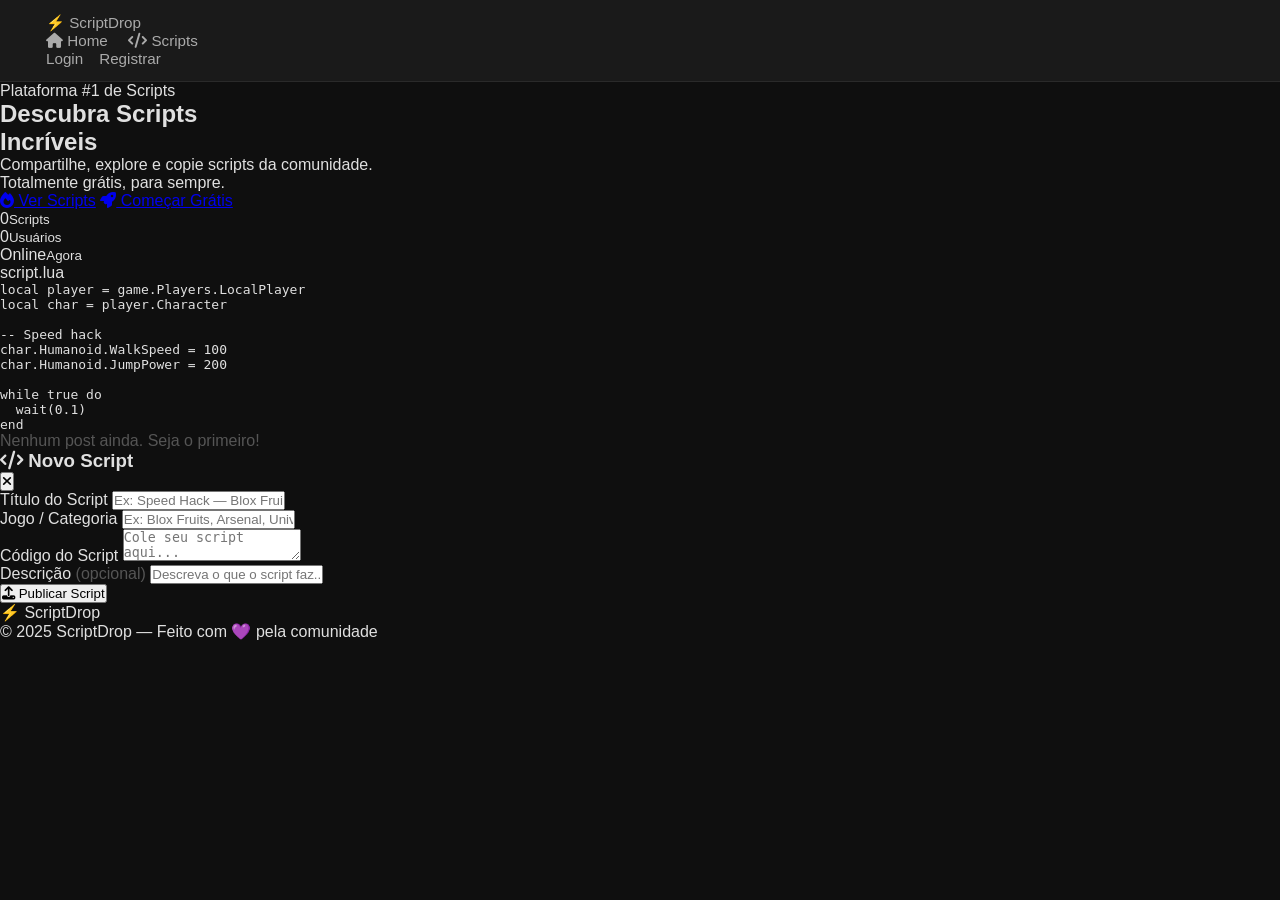
==== index.html @ cd461982 "Add files via upload" ====
<!DOCTYPE html>
<html lang="pt-BR">
<head>
  <meta charset="UTF-8"/>
  <meta name="viewport" content="width=device-width, initial-scale=1.0"/>
  <title>ScriptDrop — Scripts Premium</title>
  <link rel="stylesheet" href="style.css"/>
  <link rel="preconnect" href="https://fonts.googleapis.com"/>
  <link href="https://fonts.googleapis.com/css2?family=Inter:wght@400;500;600;700;800;900&family=JetBrains+Mono:wght@400;600&display=swap" rel="stylesheet"/>
  <link rel="stylesheet" href="https://cdnjs.cloudflare.com/ajax/libs/font-awesome/6.5.0/css/all.min.css"/>
</head>
<body>

<!-- NAVBAR -->
<nav class="navbar">
  <div class="nav-inner">
    <a class="nav-logo" href="index.html">
      <span class="logo-icon">⚡</span>
      <span class="logo-text">Script<span class="logo-accent">Drop</span></span>
    </a>
    <div class="nav-links">
      <a href="index.html" class="nav-link active"><i class="fa fa-home"></i> Home</a>
      <a href="index.html#feed" class="nav-link"><i class="fa fa-code"></i> Scripts</a>
    </div>
    <div id="nav-auth" class="nav-actions">
      <a href="login.html" class="btn-ghost">Login</a>
      <a href="register.html" class="btn-primary">Registrar</a>
    </div>
    <div id="nav-user" class="nav-actions" style="display:none">
      <button class="btn-post" onclick="openModal()"><i class="fa fa-plus"></i> Postar Script</button>
      <div class="avatar-wrap" onclick="toggleDropdown()">
        <div class="avatar" id="nav-avatar"></div>
        <span id="nav-username"></span>
        <i class="fa fa-chevron-down" style="font-size:11px;color:#888"></i>
        <div class="dropdown" id="dropdown">
          <a onclick="logout()"><i class="fa fa-sign-out-alt"></i> Sair</a>
        </div>
      </div>
    </div>
  </div>
</nav>

<!-- HERO -->
<section class="hero">
  <div class="hero-bg"></div>
  <div class="hero-content">
    <div class="hero-badge"><span class="badge-dot"></span> Plataforma #1 de Scripts</div>
    <h1 class="hero-title">Descubra Scripts<br/><span class="gradient-text">Incríveis</span></h1>
    <p class="hero-sub">Compartilhe, explore e copie scripts da comunidade.<br/>Totalmente grátis, para sempre.</p>
    <div class="hero-btns">
      <a href="#feed" class="btn-primary btn-lg"><i class="fa fa-fire"></i> Ver Scripts</a>
      <a href="register.html" class="btn-ghost btn-lg"><i class="fa fa-rocket"></i> Começar Grátis</a>
    </div>
    <div class="hero-stats">
      <div class="stat"><span id="stat-scripts">0</span><small>Scripts</small></div>
      <div class="stat-div"></div>
      <div class="stat"><span id="stat-users">0</span><small>Usuários</small></div>
      <div class="stat-div"></div>
      <div class="stat"><span><span class="online-dot"></span>Online</span><small>Agora</small></div>
    </div>
  </div>
  <div class="hero-visual">
    <div class="code-window">
      <div class="window-bar">
        <span class="dot red"></span><span class="dot yellow"></span><span class="dot green"></span>
        <span class="window-title">script.lua</span>
      </div>
      <pre class="window-code"><span class="c-purple">local</span> <span class="c-blue">player</span> = game.Players.LocalPlayer
<span class="c-purple">local</span> <span class="c-blue">char</span> = player.Character

<span class="c-green">-- Speed hack</span>
<span class="c-blue">char</span>.Humanoid.WalkSpeed = <span class="c-orange">100</span>
<span class="c-blue">char</span>.Humanoid.JumpPower = <span class="c-orange">200</span>

<span class="c-purple">while</span> <span class="c-orange">true</span> <span class="c-purple">do</span>
  wait(<span class="c-orange">0.1</span>)
<span class="c-purple">end</span></pre>
    </div>
  </div>
</section>

<!-- FEED -->
<section class="feed-section" id="feed">
  <div class="feed-inner">
    <div class="feed-header">
      <div>
        <h2 class="section-title"><i class="fa fa-fire" style="color:#ff6b35"></i> Scripts em Alta</h2>
        <p class="section-sub">Os scripts mais recentes da comunidade</p>
      </div>
      <div class="feed-filters">
        <button class="filter-btn active" onclick="filterPosts('all', this)">Todos</button>
        <button class="filter-btn" onclick="filterPosts('recent', this)">Recentes</button>
      </div>
    </div>
    <div id="feed-grid"></div>
  </div>
</section>

<!-- MODAL POSTAR -->
<div class="modal-overlay" id="modal" onclick="closeModalOutside(event)">
  <div class="modal-box">
    <div class="modal-header">
      <h3><i class="fa fa-code"></i> Novo Script</h3>
      <button class="modal-close" onclick="closeModal()"><i class="fa fa-times"></i></button>
    </div>
    <div class="modal-body">
      <div class="field-group">
        <label>Título do Script</label>
        <input type="text" id="post-title" placeholder="Ex: Speed Hack — Blox Fruits"/>
      </div>
      <div class="field-group">
        <label>Jogo / Categoria</label>
        <input type="text" id="post-game" placeholder="Ex: Blox Fruits, Arsenal, Universal..."/>
      </div>
      <div class="field-group">
        <label>Código do Script</label>
        <textarea id="post-code" placeholder="Cole seu script aqui..."></textarea>
      </div>
      <div class="field-group">
        <label>Descrição <span style="color:#555">(opcional)</span></label>
        <input type="text" id="post-desc" placeholder="Descreva o que o script faz..."/>
      </div>
      <button class="btn-primary btn-full" onclick="submitPost()"><i class="fa fa-upload"></i> Publicar Script</button>
    </div>
  </div>
</div>

<!-- FOOTER -->
<footer class="footer">
  <div class="footer-inner">
    <span class="logo-text">⚡ Script<span class="logo-accent">Drop</span></span>
    <p>© 2025 ScriptDrop — Feito com 💜 pela comunidade</p>
  </div>
</footer>

<script src="app.js"></script>
</body>
</html>
---- style.css ----
* { box-sizing: border-box; margin: 0; padding: 0; }

body {
  font-family: 'Segoe UI', sans-serif;
  background: #0f0f0f;
  color: #e0e0e0;
  min-height: 100vh;
}

nav {
  display: flex;
  justify-content: space-between;
  align-items: center;
  padding: 14px 30px;
  background: #1a1a1a;
  border-bottom: 1px solid #2a2a2a;
}

.logo {
  font-size: 1.3rem;
  font-weight: bold;
  color: #7c6af7;
  text-decoration: none;
}

nav a {
  color: #aaa;
  text-decoration: none;
  margin-left: 16px;
  font-size: 0.95rem;
}

nav a:hover { color: #fff; }

nav #nav-user {
  display: flex;
  align-items: center;
  gap: 12px;
}

nav #nav-user span {
  color: #7c6af7;
  font-weight: bold;
}

nav #nav-user button {
  background: transparent;
  border: 1px solid #555;
  color: #aaa;
  padding: 4px 12px;
  border-radius: 6px;
  cursor: pointer;
}

nav #nav-user button:hover { border-color: #f77; color: #f77; }

main {
  max-width: 750px;
  margin: 40px auto;
  padding: 0 20px;
}

/* Form de login/registro */
.form-box {
  background: #1a1a1a;
  border: 1px solid #2a2a2a;
  border-radius: 12px;
  padding: 36px;
  max-width: 400px;
  margin: 0 auto;
  display: flex;
  flex-direction: column;
  gap: 14px;
}

.form-box h2 { color: #7c6af7; text-align: center; }

.form-box input {
  background: #111;
  border: 1px solid #333;
  border-radius: 8px;
  padding: 10px 14px;
  color: #e0e0e0;
  font-size: 0.95rem;
  outline: none;
}

.form-box input:focus { border-color: #7c6af7; }

.form-box button {
  background: #7c6af7;
  color: #fff;
  border: none;
  border-radius: 8px;
  padding: 11px;
  font-size: 1rem;
  cursor: pointer;
}

.form-box button:hover { background: #6a58e0; }

.form-box p { text-align: center; color: #888; font-size: 0.9rem; }
.form-box p a { color: #7c6af7; text-decoration: none; }

.error { color: #f77 !important; font-size: 0.88rem !important; }

/* Post form */
#post-form {
  background: #1a1a1a;
  border: 1px solid #2a2a2a;
  border-radius: 12px;
  padding: 24px;
  margin-bottom: 32px;
  display: flex;
  flex-direction: column;
  gap: 12px;
}

#post-form h2 { color: #7c6af7; }

#post-form input, #post-form textarea {
  background: #111;
  border: 1px solid #333;
  border-radius: 8px;
  padding: 10px 14px;
  color: #e0e0e0;
  font-size: 0.95rem;
  outline: none;
  resize: vertical;
}

#post-form textarea { min-height: 120px; font-family: monospace; }
#post-form input:focus, #post-form textarea:focus { border-color: #7c6af7; }

#post-form button {
  background: #7c6af7;
  color: #fff;
  border: none;
  border-radius: 8px;
  padding: 10px;
  font-size: 1rem;
  cursor: pointer;
  align-self: flex-start;
  padding: 10px 24px;
}

#post-form button:hover { background: #6a58e0; }

/* Feed */
#feed h2 { color: #ccc; margin-bottom: 16px; }

.post-card {
  background: #1a1a1a;
  border: 1px solid #2a2a2a;
  border-radius: 12px;
  padding: 20px;
  margin-bottom: 20px;
}

.post-header {
  display: flex;
  justify-content: space-between;
  align-items: center;
  margin-bottom: 12px;
}

.post-title { font-size: 1.05rem; font-weight: bold; color: #e0e0e0; }
.post-author { font-size: 0.85rem; color: #7c6af7; }
.post-date { font-size: 0.8rem; color: #555; }

.post-code {
  background: #111;
  border: 1px solid #2a2a2a;
  border-radius: 8px;
  padding: 14px;
  font-family: monospace;
  font-size: 0.88rem;
  color: #a8ff78;
  white-space: pre-wrap;
  word-break: break-all;
  max-height: 200px;
  overflow-y: auto;
  margin-bottom: 12px;
}

.copy-btn {
  background: #2a2a2a;
  color: #aaa;
  border: 1px solid #333;
  border-radius: 6px;
  padding: 6px 16px;
  cursor: pointer;
  font-size: 0.88rem;
}

.copy-btn:hover { background: #333; color: #fff; }
.copy-btn.copied { border-color: #4caf50; color: #4caf50; }

h2 { margin-bottom: 16px; }
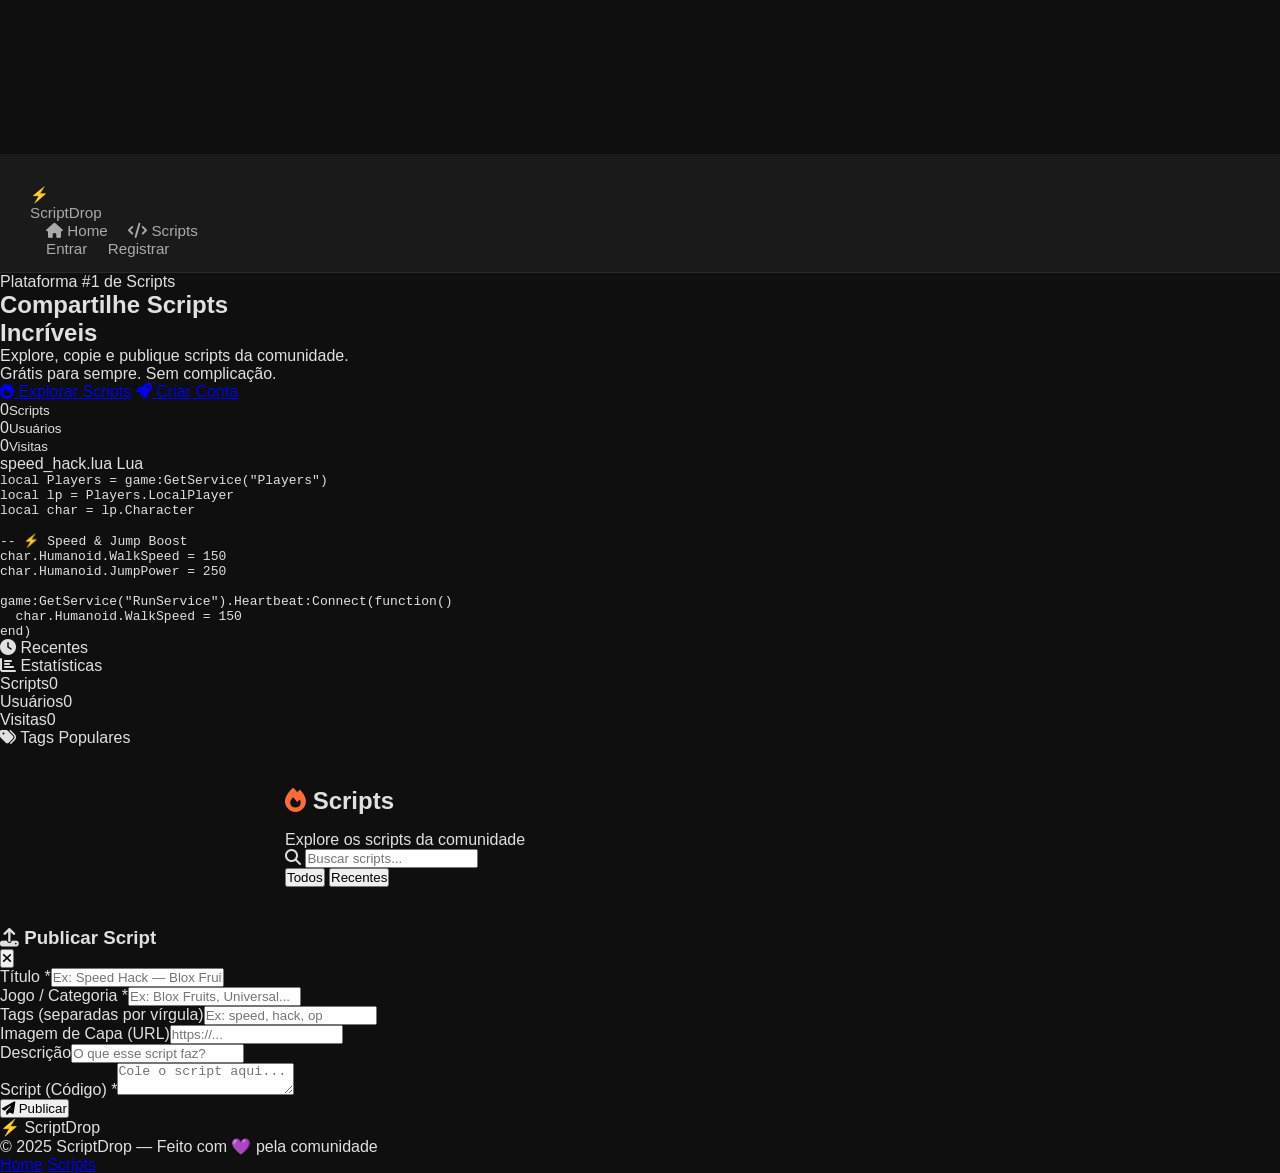
==== commit 122837b6: "Add files via upload" ====
--- a/index.html
+++ b/index.html
@@ -1,39 +1,47 @@
 <!DOCTYPE html>
 <html lang="pt-BR">
 <head>
-  <meta charset="UTF-8"/>
-  <meta name="viewport" content="width=device-width, initial-scale=1.0"/>
-  <title>ScriptDrop — Scripts Premium</title>
-  <link rel="stylesheet" href="style.css"/>
-  <link rel="preconnect" href="https://fonts.googleapis.com"/>
-  <link href="https://fonts.googleapis.com/css2?family=Inter:wght@400;500;600;700;800;900&family=JetBrains+Mono:wght@400;600&display=swap" rel="stylesheet"/>
-  <link rel="stylesheet" href="https://cdnjs.cloudflare.com/ajax/libs/font-awesome/6.5.0/css/all.min.css"/>
+<meta charset="UTF-8"/>
+<meta name="viewport" content="width=device-width,initial-scale=1"/>
+<title>ScriptDrop — Scripts Premium</title>
+<link rel="icon" type="image/svg+xml" href="favicon.svg"/>
+<link rel="stylesheet" href="style.css"/>
+<link href="https://fonts.googleapis.com/css2?family=Inter:wght@300;400;500;600;700;800;900&family=JetBrains+Mono:wght@400;500;700&display=swap" rel="stylesheet"/>
+<link rel="stylesheet" href="https://cdnjs.cloudflare.com/ajax/libs/font-awesome/6.5.0/css/all.min.css"/>
 </head>
 <body>
 
+<!-- PARTICLES BG -->
+<canvas id="particles"></canvas>
+
 <!-- NAVBAR -->
-<nav class="navbar">
+<nav class="navbar" id="navbar">
   <div class="nav-inner">
     <a class="nav-logo" href="index.html">
-      <span class="logo-icon">⚡</span>
-      <span class="logo-text">Script<span class="logo-accent">Drop</span></span>
+      <div class="logo-glow">⚡</div>
+      <span>Script<span class="acc">Drop</span></span>
     </a>
     <div class="nav-links">
-      <a href="index.html" class="nav-link active"><i class="fa fa-home"></i> Home</a>
-      <a href="index.html#feed" class="nav-link"><i class="fa fa-code"></i> Scripts</a>
+      <a href="index.html" class="nl active"><i class="fas fa-home"></i> Home</a>
+      <a href="index.html#scripts" class="nl"><i class="fas fa-code"></i> Scripts</a>
     </div>
-    <div id="nav-auth" class="nav-actions">
-      <a href="login.html" class="btn-ghost">Login</a>
-      <a href="register.html" class="btn-primary">Registrar</a>
-    </div>
-    <div id="nav-user" class="nav-actions" style="display:none">
-      <button class="btn-post" onclick="openModal()"><i class="fa fa-plus"></i> Postar Script</button>
-      <div class="avatar-wrap" onclick="toggleDropdown()">
-        <div class="avatar" id="nav-avatar"></div>
-        <span id="nav-username"></span>
-        <i class="fa fa-chevron-down" style="font-size:11px;color:#888"></i>
-        <div class="dropdown" id="dropdown">
-          <a onclick="logout()"><i class="fa fa-sign-out-alt"></i> Sair</a>
+    <div class="nav-right">
+      <div id="nav-guest" class="nav-auth">
+        <a href="login.html" class="btn-ghost-sm">Entrar</a>
+        <a href="register.html" class="btn-primary-sm">Registrar</a>
+      </div>
+      <div id="nav-logged" class="nav-user-area" style="display:none">
+        <button class="btn-post-nav" onclick="openPostModal()"><i class="fas fa-plus"></i> Postar</button>
+        <div class="nav-avatar-wrap" id="navAvatarWrap">
+          <div class="nav-avatar" id="navAvatar"></div>
+          <span id="navName"></span>
+          <i class="fas fa-chevron-down nav-chev"></i>
+          <div class="nav-dropdown" id="navDropdown">
+            <a href="profile.html"><i class="fas fa-user"></i> Meu Perfil</a>
+            <a href="settings.html"><i class="fas fa-cog"></i> Configurações</a>
+            <div class="dd-divider"></div>
+            <a onclick="logout()" style="color:#ff6b6b;cursor:pointer"><i class="fas fa-sign-out-alt"></i> Sair</a>
+          </div>
         </div>
       </div>
     </div>
@@ -42,85 +50,114 @@
 
 <!-- HERO -->
 <section class="hero">
-  <div class="hero-bg"></div>
+  <div class="hero-orbs">
+    <div class="orb o1"></div>
+    <div class="orb o2"></div>
+    <div class="orb o3"></div>
+  </div>
   <div class="hero-content">
-    <div class="hero-badge"><span class="badge-dot"></span> Plataforma #1 de Scripts</div>
-    <h1 class="hero-title">Descubra Scripts<br/><span class="gradient-text">Incríveis</span></h1>
-    <p class="hero-sub">Compartilhe, explore e copie scripts da comunidade.<br/>Totalmente grátis, para sempre.</p>
-    <div class="hero-btns">
-      <a href="#feed" class="btn-primary btn-lg"><i class="fa fa-fire"></i> Ver Scripts</a>
-      <a href="register.html" class="btn-ghost btn-lg"><i class="fa fa-rocket"></i> Começar Grátis</a>
+    <div class="hero-badge animate-fade-up" style="animation-delay:.1s">
+      <span class="pulse-dot"></span> Plataforma #1 de Scripts
     </div>
-    <div class="hero-stats">
-      <div class="stat"><span id="stat-scripts">0</span><small>Scripts</small></div>
-      <div class="stat-div"></div>
-      <div class="stat"><span id="stat-users">0</span><small>Usuários</small></div>
-      <div class="stat-div"></div>
-      <div class="stat"><span><span class="online-dot"></span>Online</span><small>Agora</small></div>
+    <h1 class="hero-title animate-fade-up" style="animation-delay:.2s">
+      Compartilhe Scripts<br/><span class="grad-text">Incríveis</span>
+    </h1>
+    <p class="hero-sub animate-fade-up" style="animation-delay:.3s">
+      Explore, copie e publique scripts da comunidade.<br/>Grátis para sempre. Sem complicação.
+    </p>
+    <div class="hero-btns animate-fade-up" style="animation-delay:.4s">
+      <a href="#scripts" class="btn-hero-primary"><i class="fas fa-fire"></i> Explorar Scripts</a>
+      <a href="register.html" class="btn-hero-ghost"><i class="fas fa-rocket"></i> Criar Conta</a>
+    </div>
+    <div class="hero-stats animate-fade-up" style="animation-delay:.5s">
+      <div class="hstat"><span id="statScripts" class="hstat-num">0</span><small>Scripts</small></div>
+      <div class="hstat-sep"></div>
+      <div class="hstat"><span id="statUsers" class="hstat-num">0</span><small>Usuários</small></div>
+      <div class="hstat-sep"></div>
+      <div class="hstat"><span id="statVisits" class="hstat-num">0</span><small>Visitas</small></div>
     </div>
   </div>
-  <div class="hero-visual">
-    <div class="code-window">
-      <div class="window-bar">
-        <span class="dot red"></span><span class="dot yellow"></span><span class="dot green"></span>
-        <span class="window-title">script.lua</span>
+  <div class="hero-code animate-fade-up" style="animation-delay:.3s">
+    <div class="code-win">
+      <div class="code-bar">
+        <div class="code-dots"><span class="cd r"></span><span class="cd y"></span><span class="cd g"></span></div>
+        <span class="code-fname">speed_hack.lua</span>
+        <span class="code-lang">Lua</span>
       </div>
-      <pre class="window-code"><span class="c-purple">local</span> <span class="c-blue">player</span> = game.Players.LocalPlayer
-<span class="c-purple">local</span> <span class="c-blue">char</span> = player.Character
+      <pre class="code-body"><span class="t-kw">local</span> <span class="t-var">Players</span> = game:GetService(<span class="t-str">"Players"</span>)
+<span class="t-kw">local</span> <span class="t-var">lp</span> = Players.LocalPlayer
+<span class="t-kw">local</span> <span class="t-var">char</span> = lp.Character
 
-<span class="c-green">-- Speed hack</span>
-<span class="c-blue">char</span>.Humanoid.WalkSpeed = <span class="c-orange">100</span>
-<span class="c-blue">char</span>.Humanoid.JumpPower = <span class="c-orange">200</span>
+<span class="t-cm">-- ⚡ Speed &amp; Jump Boost</span>
+<span class="t-var">char</span>.Humanoid.WalkSpeed = <span class="t-num">150</span>
+<span class="t-var">char</span>.Humanoid.JumpPower = <span class="t-num">250</span>
 
-<span class="c-purple">while</span> <span class="c-orange">true</span> <span class="c-purple">do</span>
-  wait(<span class="c-orange">0.1</span>)
-<span class="c-purple">end</span></pre>
+<span class="t-kw">game</span>:GetService(<span class="t-str">"RunService"</span>).Heartbeat:<span class="t-fn">Connect</span>(<span class="t-kw">function</span>()
+  <span class="t-var">char</span>.Humanoid.WalkSpeed = <span class="t-num">150</span>
+<span class="t-kw">end</span>)</pre>
     </div>
   </div>
 </section>
 
-<!-- FEED -->
-<section class="feed-section" id="feed">
-  <div class="feed-inner">
-    <div class="feed-header">
-      <div>
-        <h2 class="section-title"><i class="fa fa-fire" style="color:#ff6b35"></i> Scripts em Alta</h2>
-        <p class="section-sub">Os scripts mais recentes da comunidade</p>
-      </div>
-      <div class="feed-filters">
-        <button class="filter-btn active" onclick="filterPosts('all', this)">Todos</button>
-        <button class="filter-btn" onclick="filterPosts('recent', this)">Recentes</button>
+<!-- MAIN CONTENT -->
+<div class="main-wrap" id="scripts">
+  <!-- SIDEBAR -->
+  <aside class="sidebar">
+    <div class="sidebar-card">
+      <div class="sc-title"><i class="fas fa-clock"></i> Recentes</div>
+      <div id="recentList"><div class="sk-item"></div><div class="sk-item"></div><div class="sk-item"></div></div>
+    </div>
+    <div class="sidebar-card">
+      <div class="sc-title"><i class="fas fa-chart-bar"></i> Estatísticas</div>
+      <div class="stats-list">
+        <div class="stat-row"><span>Scripts</span><span id="sideStatScripts" class="stat-val">0</span></div>
+        <div class="stat-row"><span>Usuários</span><span id="sideStatUsers" class="stat-val">0</span></div>
+        <div class="stat-row"><span>Visitas</span><span id="sideStatVisits" class="stat-val">0</span></div>
       </div>
     </div>
-    <div id="feed-grid"></div>
-  </div>
-</section>
+    <div class="sidebar-card">
+      <div class="sc-title"><i class="fas fa-tags"></i> Tags Populares</div>
+      <div class="tags-cloud" id="tagCloud"></div>
+    </div>
+  </aside>
+
+  <!-- FEED -->
+  <main class="feed-area">
+    <div class="feed-top">
+      <div>
+        <h2 class="feed-title"><i class="fas fa-fire" style="color:#ff6b35"></i> Scripts</h2>
+        <p class="feed-sub">Explore os scripts da comunidade</p>
+      </div>
+      <div class="feed-controls">
+        <div class="search-wrap">
+          <i class="fas fa-search"></i>
+          <input type="text" id="searchInput" placeholder="Buscar scripts..." oninput="renderFeed()"/>
+        </div>
+        <div class="filter-tabs">
+          <button class="ftab active" onclick="setFilter('all',this)">Todos</button>
+          <button class="ftab" onclick="setFilter('recent',this)">Recentes</button>
+        </div>
+      </div>
+    </div>
+    <div id="scriptGrid" class="script-grid"></div>
+  </main>
+</div>
 
 <!-- MODAL POSTAR -->
-<div class="modal-overlay" id="modal" onclick="closeModalOutside(event)">
-  <div class="modal-box">
-    <div class="modal-header">
-      <h3><i class="fa fa-code"></i> Novo Script</h3>
-      <button class="modal-close" onclick="closeModal()"><i class="fa fa-times"></i></button>
+<div class="modal-bg" id="postModal">
+  <div class="modal-box animate-scale">
+    <div class="modal-head">
+      <h3><i class="fas fa-upload"></i> Publicar Script</h3>
+      <button class="modal-x" onclick="closePostModal()"><i class="fas fa-times"></i></button>
     </div>
     <div class="modal-body">
-      <div class="field-group">
-        <label>Título do Script</label>
-        <input type="text" id="post-title" placeholder="Ex: Speed Hack — Blox Fruits"/>
-      </div>
-      <div class="field-group">
-        <label>Jogo / Categoria</label>
-        <input type="text" id="post-game" placeholder="Ex: Blox Fruits, Arsenal, Universal..."/>
-      </div>
-      <div class="field-group">
-        <label>Código do Script</label>
-        <textarea id="post-code" placeholder="Cole seu script aqui..."></textarea>
-      </div>
-      <div class="field-group">
-        <label>Descrição <span style="color:#555">(opcional)</span></label>
-        <input type="text" id="post-desc" placeholder="Descreva o que o script faz..."/>
-      </div>
-      <button class="btn-primary btn-full" onclick="submitPost()"><i class="fa fa-upload"></i> Publicar Script</button>
+      <div class="fg"><label>Título *</label><input id="mTitle" placeholder="Ex: Speed Hack — Blox Fruits"/></div>
+      <div class="fg"><label>Jogo / Categoria *</label><input id="mGame" placeholder="Ex: Blox Fruits, Universal..."/></div>
+      <div class="fg"><label>Tags <span class="opt">(separadas por vírgula)</span></label><input id="mTags" placeholder="Ex: speed, hack, op"/></div>
+      <div class="fg"><label>Imagem de Capa <span class="opt">(URL)</span></label><input id="mImage" placeholder="https://..."/></div>
+      <div class="fg"><label>Descrição</label><input id="mDesc" placeholder="O que esse script faz?"/></div>
+      <div class="fg"><label>Script (Código) *</label><textarea id="mCode" placeholder="Cole o script aqui..."></textarea></div>
+      <button class="btn-submit" onclick="submitPost()"><i class="fas fa-paper-plane"></i> Publicar</button>
     </div>
   </div>
 </div>
@@ -128,8 +165,12 @@
 <!-- FOOTER -->
 <footer class="footer">
   <div class="footer-inner">
-    <span class="logo-text">⚡ Script<span class="logo-accent">Drop</span></span>
+    <div class="footer-logo">⚡ Script<span class="acc">Drop</span></div>
     <p>© 2025 ScriptDrop — Feito com 💜 pela comunidade</p>
+    <div class="footer-links">
+      <a href="index.html">Home</a>
+      <a href="index.html#scripts">Scripts</a>
+    </div>
   </div>
 </footer>
 
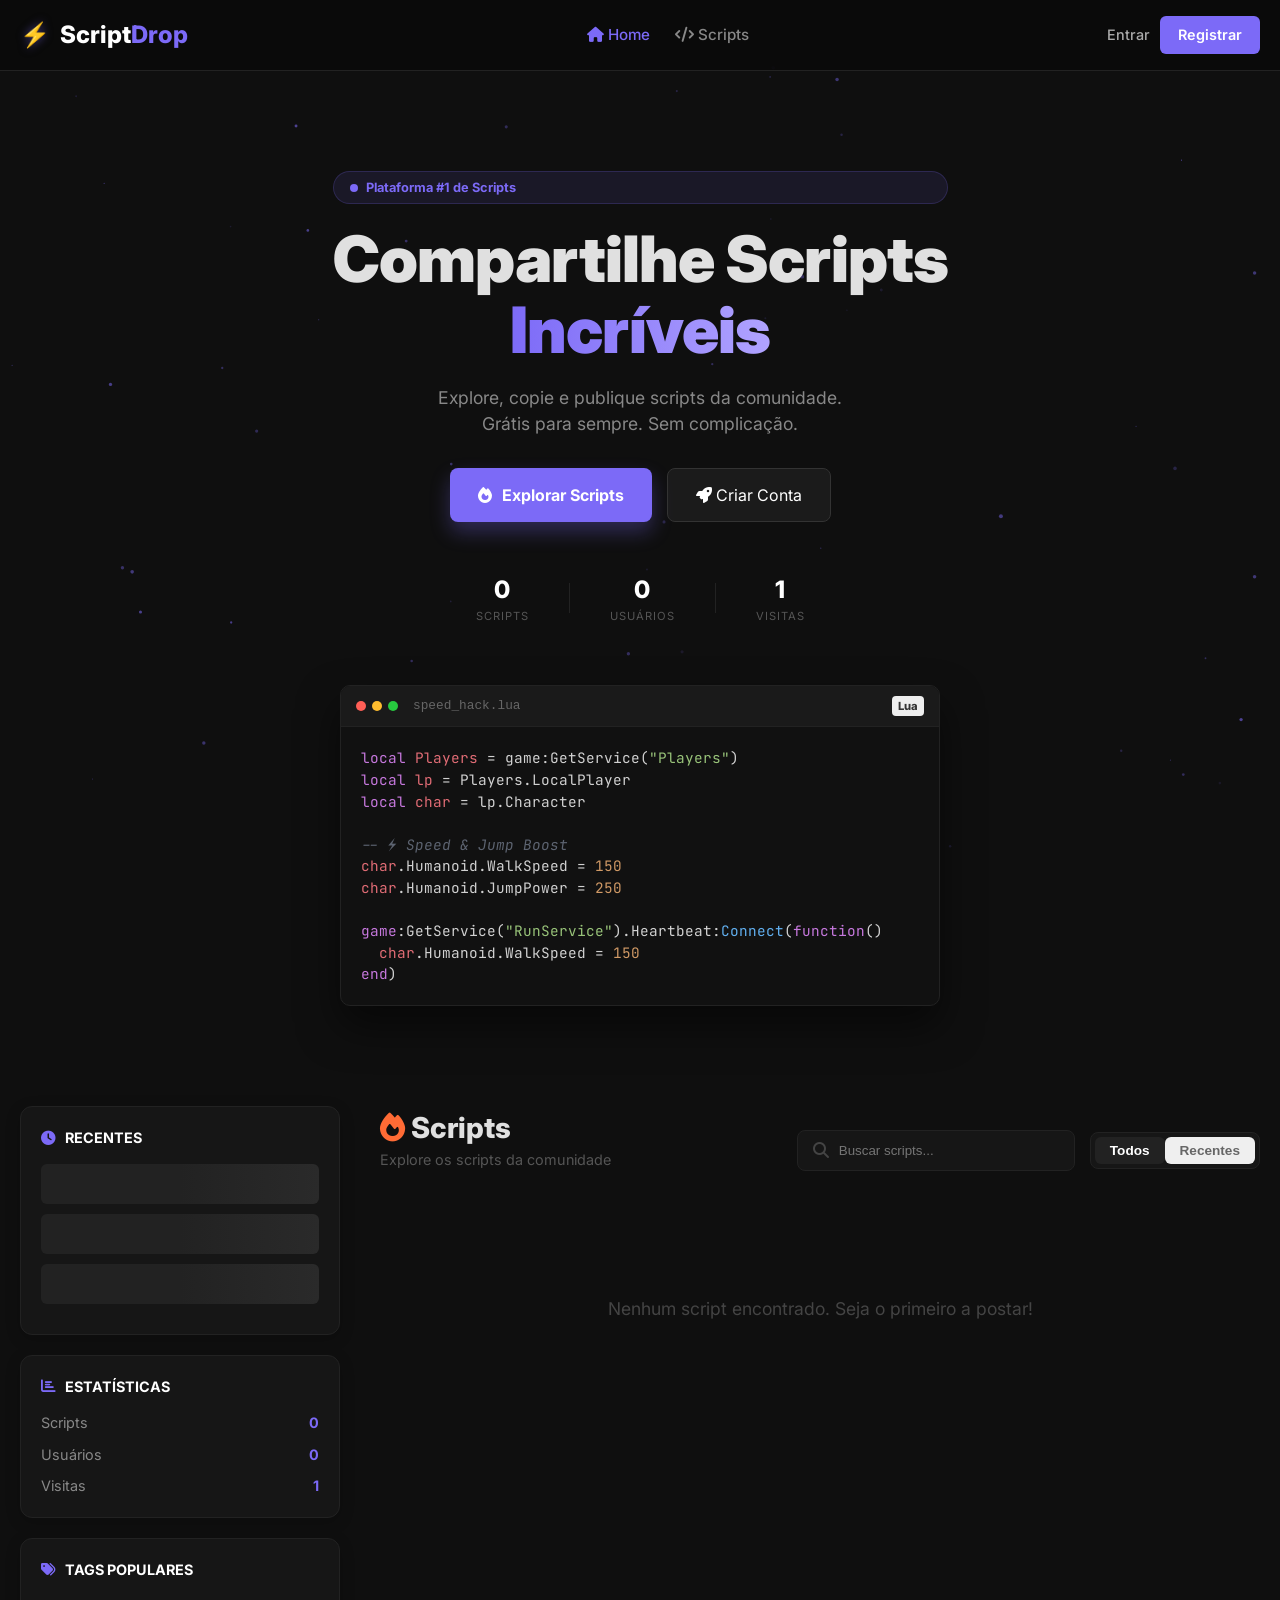
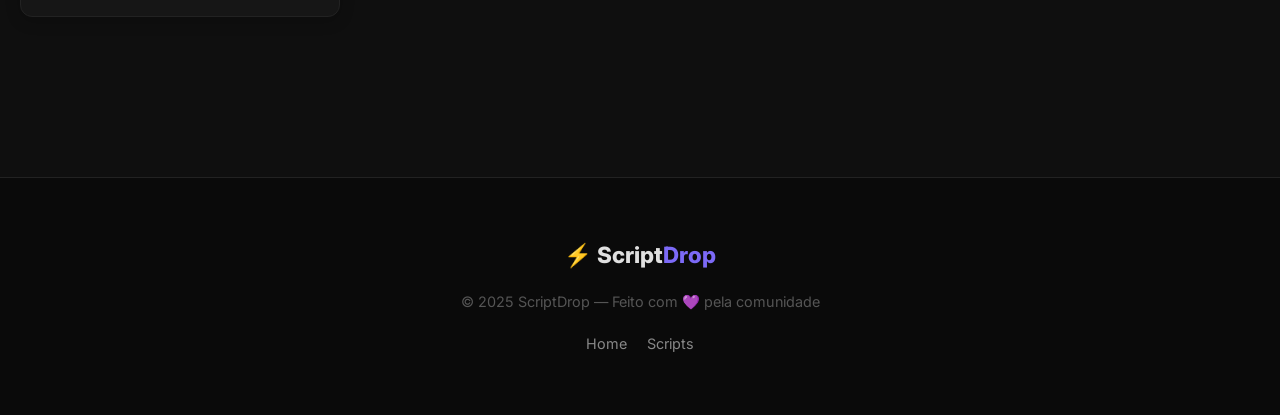
==== commit ef57be74: "Add files via upload" ====
--- a/index.html
+++ b/index.html
@@ -100,7 +100,7 @@
 </section>
 
 <!-- MAIN CONTENT -->
-<div class="main-wrap" id="scripts">
+<main class="main-wrap" id="scripts">
   <!-- SIDEBAR -->
   <aside class="sidebar">
     <div class="sidebar-card">
@@ -122,7 +122,7 @@
   </aside>
 
   <!-- FEED -->
-  <main class="feed-area">
+  <section class="feed-area">
     <div class="feed-top">
       <div>
         <h2 class="feed-title"><i class="fas fa-fire" style="color:#ff6b35"></i> Scripts</h2>
@@ -140,8 +140,8 @@
       </div>
     </div>
     <div id="scriptGrid" class="script-grid"></div>
-  </main>
-</div>
+  </section>
+</main>
 
 <!-- MODAL POSTAR -->
 <div class="modal-bg" id="postModal">
--- a/style.css
+++ b/style.css
@@ -1,199 +1,268 @@
-* { box-sizing: border-box; margin: 0; padding: 0; }
+/* ---- Reset & Base ---- */
+* { 
+  box-sizing: border-box; 
+  margin: 0; 
+  padding: 0; 
+  scroll-behavior: smooth;
+}
 
 body {
-  font-family: 'Segoe UI', sans-serif;
+  font-family: 'Inter', sans-serif;
   background: #0f0f0f;
   color: #e0e0e0;
   min-height: 100vh;
-}
-
-nav {
+  overflow-x: hidden;
+  line-height: 1.5;
+  display: block; /* Garante que o body não se comporte como flex acidentalmente */
+}
+
+#particles {
+  position: fixed;
+  top: 0; left: 0; width: 100%; height: 100%;
+  z-index: -1;
+  pointer-events: none;
+}
+
+a { text-decoration: none; color: inherit; transition: all 0.2s ease; display: inline-block; }
+button { cursor: pointer; border: none; outline: none; transition: all 0.3s ease; }
+
+/* ---- Animations ---- */
+@keyframes fadeUp {
+  from { opacity: 0; transform: translateY(20px); }
+  to { opacity: 1; transform: translateY(0); }
+}
+
+@keyframes scaleIn {
+  from { opacity: 0; transform: scale(0.9); }
+  to { opacity: 1; transform: scale(1); }
+}
+
+@keyframes pulseGlow {
+  0% { box-shadow: 0 0 5px rgba(124, 106, 247, 0.2); }
+  50% { box-shadow: 0 0 15px rgba(124, 106, 247, 0.5); }
+  100% { box-shadow: 0 0 5px rgba(124, 106, 247, 0.2); }
+}
+
+.animate-fade-up { animation: fadeUp 0.6s ease forwards; opacity: 0; }
+.animate-scale { animation: scaleIn 0.3s ease forwards; }
+
+/* ---- Navigation ---- */
+.navbar {
+  position: sticky;
+  top: 0;
+  z-index: 1000;
+  background: rgba(10, 10, 10, 0.85);
+  backdrop-filter: blur(12px);
+  border-bottom: 1px solid #222;
+}
+
+.nav-inner {
+  max-width: 1300px;
+  margin: 0 auto;
+  padding: 0 20px;
+  height: 70px;
   display: flex;
   justify-content: space-between;
   align-items: center;
-  padding: 14px 30px;
-  background: #1a1a1a;
-  border-bottom: 1px solid #2a2a2a;
-}
-
-.logo {
-  font-size: 1.3rem;
-  font-weight: bold;
-  color: #7c6af7;
-  text-decoration: none;
-}
-
-nav a {
-  color: #aaa;
-  text-decoration: none;
-  margin-left: 16px;
-  font-size: 0.95rem;
-}
-
-nav a:hover { color: #fff; }
-
-nav #nav-user {
+}
+
+.nav-logo {
+  font-size: 1.5rem;
+  font-weight: 800;
   display: flex;
   align-items: center;
-  gap: 12px;
-}
-
-nav #nav-user span {
-  color: #7c6af7;
-  font-weight: bold;
-}
-
-nav #nav-user button {
-  background: transparent;
-  border: 1px solid #555;
-  color: #aaa;
-  padding: 4px 12px;
-  border-radius: 6px;
-  cursor: pointer;
-}
-
-nav #nav-user button:hover { border-color: #f77; color: #f77; }
-
-main {
-  max-width: 750px;
-  margin: 40px auto;
-  padding: 0 20px;
-}
-
-/* Form de login/registro */
-.form-box {
-  background: #1a1a1a;
-  border: 1px solid #2a2a2a;
-  border-radius: 12px;
-  padding: 36px;
-  max-width: 400px;
+  gap: 10px;
+  color: #fff;
+}
+
+.logo-glow { color: #7c6af7; text-shadow: 0 0 10px rgba(124, 106, 247, 0.5); }
+.acc { color: #7c6af7; }
+.nav-links { display: flex; gap: 25px; margin-left: 40px; }
+.nl { color: #888; font-weight: 500; font-size: 0.95rem; }
+.nl:hover, .nl.active { color: #7c6af7; }
+
+.nav-right { display: flex; align-items: center; gap: 15px; }
+.nav-auth { display: flex; gap: 10px; align-items: center; }
+.btn-primary-sm { background: #7c6af7; color: #fff; padding: 8px 18px; border-radius: 6px; font-weight: 600; font-size: 0.9rem; }
+.btn-primary-sm:hover { background: #6a58e0; transform: translateY(-2px); }
+.btn-ghost-sm { color: #aaa; font-weight: 500; font-size: 0.9rem; }
+.btn-ghost-sm:hover { color: #fff; }
+
+/* User Area & Dropdown */
+.nav-user-area { display: flex; align-items: center; gap: 15px; }
+.btn-post-nav { background: rgba(124, 106, 247, 0.15); color: #7c6af7; border: 1px solid rgba(124, 106, 247, 0.3); padding: 7px 15px; border-radius: 6px; font-weight: 600; font-size: 0.85rem; }
+.btn-post-nav:hover { background: #7c6af7; color: #fff; }
+
+.nav-avatar-wrap { position: relative; display: flex; align-items: center; gap: 10px; cursor: pointer; padding: 5px 10px; border-radius: 8px; }
+.nav-avatar-wrap:hover { background: rgba(255,255,255,0.05); }
+.nav-avatar { width: 32px; height: 32px; border-radius: 50%; display: flex; align-items: center; justify-content: center; font-weight: 700; color: #fff; font-size: 0.85rem; }
+.nav-chev { font-size: 0.7rem; color: #555; }
+
+.nav-dropdown { position: absolute; top: 120%; right: 0; width: 200px; background: #161616; border: 1px solid #222; border-radius: 10px; display: none; flex-direction: column; padding: 8px; box-shadow: 0 10px 30px rgba(0,0,0,0.5); }
+.nav-dropdown.open { display: flex; animation: scaleIn 0.2s ease; }
+.nav-dropdown a { padding: 10px 12px; border-radius: 6px; font-size: 0.9rem; color: #aaa; display: flex; align-items: center; gap: 10px; }
+.nav-dropdown a:hover { background: #222; color: #fff; }
+.dd-divider { height: 1px; background: #222; margin: 5px 0; }
+
+/* ---- Hero Section ---- */
+.hero {
+  padding: 100px 20px;
+  text-align: center;
+  position: relative;
+  display: flex;
+  flex-direction: column;
+  align-items: center;
+}
+
+.hero-badge { background: rgba(124, 106, 247, 0.1); border: 1px solid rgba(124, 106, 247, 0.2); color: #7c6af7; padding: 6px 16px; border-radius: 20px; font-size: 0.8rem; font-weight: 700; margin-bottom: 20px; display: flex; align-items: center; gap: 8px; }
+.pulse-dot { width: 8px; height: 8px; background: #7c6af7; border-radius: 50%; animation: pulseGlow 2s infinite; }
+
+.hero-title { font-size: 4rem; font-weight: 900; line-height: 1.1; margin-bottom: 20px; letter-spacing: -1px; }
+.grad-text { background: linear-gradient(90deg, #7c6af7, #b0a3ff); -webkit-background-clip: text; -webkit-text-fill-color: transparent; }
+.hero-sub { color: #888; font-size: 1.1rem; margin-bottom: 30px; }
+
+.hero-btns { display: flex; justify-content: center; gap: 15px; margin-bottom: 50px; }
+.btn-hero-primary { background: #7c6af7; color: #fff; padding: 14px 28px; border-radius: 8px; font-weight: 700; box-shadow: 0 10px 20px rgba(124, 106, 247, 0.3); display: flex; align-items: center; gap: 10px; }
+.btn-hero-primary:hover { transform: translateY(-3px); box-shadow: 0 15px 25px rgba(124, 106, 247, 0.4); }
+.btn-hero-ghost { background: rgba(255,255,255,0.05); border: 1px solid #333; color: #fff; padding: 14px 28px; border-radius: 8px; }
+.btn-hero-ghost:hover { background: rgba(255,255,255,0.1); }
+
+.hero-stats { display: flex; justify-content: center; gap: 40px; align-items: center; }
+.hstat { display: flex; flex-direction: column; }
+.hstat-num { font-size: 1.5rem; font-weight: 800; color: #fff; }
+.hstat small { color: #555; text-transform: uppercase; font-size: 0.7rem; letter-spacing: 1px; }
+.hstat-sep { width: 1px; height: 30px; background: #222; }
+
+/* Code Window in Hero */
+.hero-code { width: 100%; max-width: 600px; margin-top: 60px; text-align: left; }
+.code-win { background: #111; border: 1px solid #222; border-radius: 10px; overflow: hidden; box-shadow: 0 20px 40px rgba(0,0,0,0.5); }
+.code-bar { background: #1a1a1a; padding: 10px 15px; display: flex; align-items: center; gap: 15px; border-bottom: 1px solid #222; }
+.code-dots { display: flex; gap: 6px; }
+.cd { width: 10px; height: 10px; border-radius: 50%; }
+.r { background: #ff5f56; } .y { background: #ffbd2e; } .g { background: #27c93f; }
+.code-fname { font-size: 0.8rem; color: #666; font-family: monospace; flex-grow: 1; }
+.code-lang { font-size: 0.7rem; color: #333; background: #eee; padding: 2px 6px; border-radius: 4px; font-weight: 800; }
+.code-body { padding: 20px; font-family: 'JetBrains Mono', monospace; font-size: 0.9rem; color: #d1d1d1; overflow-x: auto; }
+.t-kw { color: #c678dd; } .t-var { color: #e06c75; } .t-str { color: #98c379; } .t-fn { color: #61afef; }
+.t-num { color: #d19a66; } .t-cm { color: #5c6370; font-style: italic; }
+
+/* ---- Main Layout ---- */
+.main-wrap {
+  max-width: 1300px;
   margin: 0 auto;
-  display: flex;
-  flex-direction: column;
-  gap: 14px;
-}
-
-.form-box h2 { color: #7c6af7; text-align: center; }
-
-.form-box input {
-  background: #111;
-  border: 1px solid #333;
-  border-radius: 8px;
-  padding: 10px 14px;
-  color: #e0e0e0;
-  font-size: 0.95rem;
-  outline: none;
-}
-
-.form-box input:focus { border-color: #7c6af7; }
-
-.form-box button {
-  background: #7c6af7;
-  color: #fff;
-  border: none;
-  border-radius: 8px;
-  padding: 11px;
-  font-size: 1rem;
-  cursor: pointer;
-}
-
-.form-box button:hover { background: #6a58e0; }
-
-.form-box p { text-align: center; color: #888; font-size: 0.9rem; }
-.form-box p a { color: #7c6af7; text-decoration: none; }
-
-.error { color: #f77 !important; font-size: 0.88rem !important; }
-
-/* Post form */
-#post-form {
-  background: #1a1a1a;
-  border: 1px solid #2a2a2a;
-  border-radius: 12px;
-  padding: 24px;
-  margin-bottom: 32px;
-  display: flex;
-  flex-direction: column;
-  gap: 12px;
-}
-
-#post-form h2 { color: #7c6af7; }
-
-#post-form input, #post-form textarea {
-  background: #111;
-  border: 1px solid #333;
-  border-radius: 8px;
-  padding: 10px 14px;
-  color: #e0e0e0;
-  font-size: 0.95rem;
-  outline: none;
-  resize: vertical;
-}
-
-#post-form textarea { min-height: 120px; font-family: monospace; }
-#post-form input:focus, #post-form textarea:focus { border-color: #7c6af7; }
-
-#post-form button {
-  background: #7c6af7;
-  color: #fff;
-  border: none;
-  border-radius: 8px;
-  padding: 10px;
-  font-size: 1rem;
-  cursor: pointer;
-  align-self: flex-start;
-  padding: 10px 24px;
-}
-
-#post-form button:hover { background: #6a58e0; }
-
-/* Feed */
-#feed h2 { color: #ccc; margin-bottom: 16px; }
-
-.post-card {
-  background: #1a1a1a;
-  border: 1px solid #2a2a2a;
+  padding: 0 20px 60px;
+  display: grid;
+  grid-template-columns: 320px 1fr;
+  gap: 40px;
+  align-items: start;
+  width: 100%;
+}
+
+@media (max-width: 1100px) {
+  .main-wrap { grid-template-columns: 1fr; gap: 30px; }
+  .sidebar { order: 2; } /* No mobile a barra lateral vai pra baixo */
+  .feed-area { order: 1; }
+}
+
+/* ---- Sidebar ---- */
+.sidebar-card {
+  background: #161616;
+  border: 1px solid #222;
   border-radius: 12px;
   padding: 20px;
   margin-bottom: 20px;
-}
-
-.post-header {
-  display: flex;
-  justify-content: space-between;
-  align-items: center;
-  margin-bottom: 12px;
-}
-
-.post-title { font-size: 1.05rem; font-weight: bold; color: #e0e0e0; }
-.post-author { font-size: 0.85rem; color: #7c6af7; }
-.post-date { font-size: 0.8rem; color: #555; }
-
-.post-code {
-  background: #111;
-  border: 1px solid #2a2a2a;
-  border-radius: 8px;
-  padding: 14px;
-  font-family: monospace;
-  font-size: 0.88rem;
-  color: #a8ff78;
-  white-space: pre-wrap;
-  word-break: break-all;
-  max-height: 200px;
-  overflow-y: auto;
-  margin-bottom: 12px;
-}
-
-.copy-btn {
-  background: #2a2a2a;
-  color: #aaa;
-  border: 1px solid #333;
-  border-radius: 6px;
-  padding: 6px 16px;
-  cursor: pointer;
-  font-size: 0.88rem;
-}
-
-.copy-btn:hover { background: #333; color: #fff; }
-.copy-btn.copied { border-color: #4caf50; color: #4caf50; }
-
-h2 { margin-bottom: 16px; }
+  box-shadow: 0 4px 15px rgba(0,0,0,0.2);
+}
+
+.sc-title { font-weight: 700; color: #fff; margin-bottom: 15px; display: flex; align-items: center; gap: 10px; font-size: 0.9rem; text-transform: uppercase; }
+.sc-title i { color: #7c6af7; }
+
+.recent-item { display: flex; flex-direction: column; padding: 10px 0; border-bottom: 1px solid #222; }
+.recent-item:last-child { border: none; }
+.ri-title { font-size: 0.9rem; color: #ccc; font-weight: 600; }
+.ri-game { font-size: 0.75rem; color: #555; }
+.recent-item:hover .ri-title { color: #7c6af7; }
+
+.stats-list { display: flex; flex-direction: column; gap: 10px; }
+.stat-row { display: flex; justify-content: space-between; font-size: 0.9rem; color: #888; }
+.stat-val { color: #7c6af7; font-weight: bold; }
+
+.tags-cloud { display: flex; flex-wrap: wrap; gap: 10px; }
+.tag-chip { background: #222; color: #aaa; padding: 5px 12px; border-radius: 20px; font-size: 0.8rem; cursor: pointer; }
+.tag-chip:hover { background: #7c6af7; color: #fff; }
+
+/* Skeleton / Loading Items */
+.sk-item { height: 40px; background: linear-gradient(90deg, #222 25%, #2a2a2a 50%, #222 75%); background-size: 200% 100%; animation: shimmer 1.5s infinite; border-radius: 6px; margin-bottom: 10px; }
+@keyframes shimmer { 0% { background-position: 200% 0; } 100% { background-position: -200% 0; } }
+
+/* ---- Feed Area ---- */
+.feed-top { display: flex; justify-content: space-between; align-items: flex-end; margin-bottom: 25px; gap: 20px; flex-wrap: wrap; }
+.feed-title { font-size: 1.8rem; font-weight: 800; }
+.feed-sub { color: #555; font-size: 0.9rem; }
+
+.feed-controls { display: flex; gap: 15px; align-items: center; }
+.search-wrap { position: relative; background: #161616; border: 1px solid #222; border-radius: 8px; padding: 0 15px; display: flex; align-items: center; gap: 10px; }
+.search-wrap input { background: none; border: none; padding: 12px 0; color: #fff; width: 220px; outline: none; }
+.search-wrap i { color: #444; }
+
+.filter-tabs { display: flex; background: #161616; padding: 4px; border-radius: 8px; border: 1px solid #222; }
+.ftab { padding: 6px 15px; border-radius: 6px; color: #666; font-size: 0.85rem; font-weight: 600; }
+.ftab.active { background: #222; color: #fff; }
+
+/* Script Grid */
+.script-grid {
+  display: grid;
+  grid-template-columns: repeat(auto-fill, minmax(280px, 1fr));
+  gap: 25px;
+  width: 100%;
+}
+
+.post-card {
+  background: #161616;
+  border: 1px solid #222;
+  border-radius: 12px;
+  overflow: hidden;
+  display: flex;
+  flex-direction: column;
+}
+
+.post-card:hover { transform: translateY(-8px); border-color: #7c6af7; box-shadow: 0 10px 30px rgba(0,0,0,0.5); }
+.pc-top { padding: 15px; display: flex; justify-content: space-between; font-size: 0.75rem; color: #555; }
+.pc-img { height: 160px; background: #0a0a0a; display: flex; align-items: center; justify-content: center; overflow: hidden; position: relative; }
+.pc-img img { width: 100%; height: 100%; object-fit: cover; }
+.pc-img-placeholder { font-size: 2.5rem; color: #161616; background: #0a0a0a; width: 100%; height: 100%; display: flex; align-items: center; justify-content: center; }
+
+.pc-bottom { padding: 15px; }
+.pc-title { font-weight: 700; color: #fff; margin-bottom: 5px; }
+.pc-game { color: #7c6af7; font-size: 0.8rem; font-weight: 600; }
+
+/* ---- Modal Postar ---- */
+.modal-bg { position: fixed; top: 0; left: 0; width: 100%; height: 100%; background: rgba(0,0,0,0.8); backdrop-filter: blur(8px); display: none; align-items: center; justify-content: center; z-index: 2000; padding: 20px; }
+.modal-bg.open { display: flex; }
+.modal-box { background: #161616; border: 1px solid #222; border-radius: 15px; width: 100%; max-width: 600px; max-height: 90vh; overflow-y: auto; }
+.modal-head { padding: 20px; border-bottom: 1px solid #222; display: flex; justify-content: space-between; align-items: center; }
+.modal-x { background: none; color: #555; font-size: 1.2rem; }
+.modal-x:hover { color: #ff6b6b; }
+.modal-body { padding: 25px; display: flex; flex-direction: column; gap: 15px; }
+
+.fg { display: flex; flex-direction: column; gap: 8px; }
+.fg label { font-size: 0.85rem; color: #888; font-weight: 600; }
+.opt { font-size: 0.7rem; color: #444; margin-left: 5px; }
+.fg input, .fg textarea { background: #0a0a0a; border: 1px solid #222; padding: 12px; border-radius: 8px; color: #fff; outline: none; font-family: inherit; }
+.fg textarea { min-height: 150px; font-family: 'JetBrains Mono', monospace; font-size: 0.85rem; }
+.fg input:focus, .fg textarea:focus { border-color: #7c6af7; }
+
+.btn-submit { background: #7c6af7; color: #fff; padding: 15px; border-radius: 8px; font-weight: 700; margin-top: 10px; font-size: 1rem; }
+.btn-submit:hover { background: #6a58e0; transform: scale(1.02); }
+
+/* ---- Footer ---- */
+.footer { border-top: 1px solid #222; padding: 60px 20px; background: #0a0a0a; margin-top: 80px; }
+.footer-inner { max-width: 1300px; margin: 0 auto; display: flex; flex-direction: column; align-items: center; gap: 20px; }
+.footer-logo { font-size: 1.4rem; font-weight: 800; }
+.footer p { color: #555; font-size: 0.9rem; }
+.footer-links { display: flex; gap: 20px; }
+.footer-links a { color: #888; font-size: 0.9rem; }
+.footer-links a:hover { color: #7c6af7; }
+
+/* Empty Feed State */
+.feed-empty { grid-column: 1 / -1; text-align: center; padding: 100px 0; color: #444; font-size: 1.1rem; }
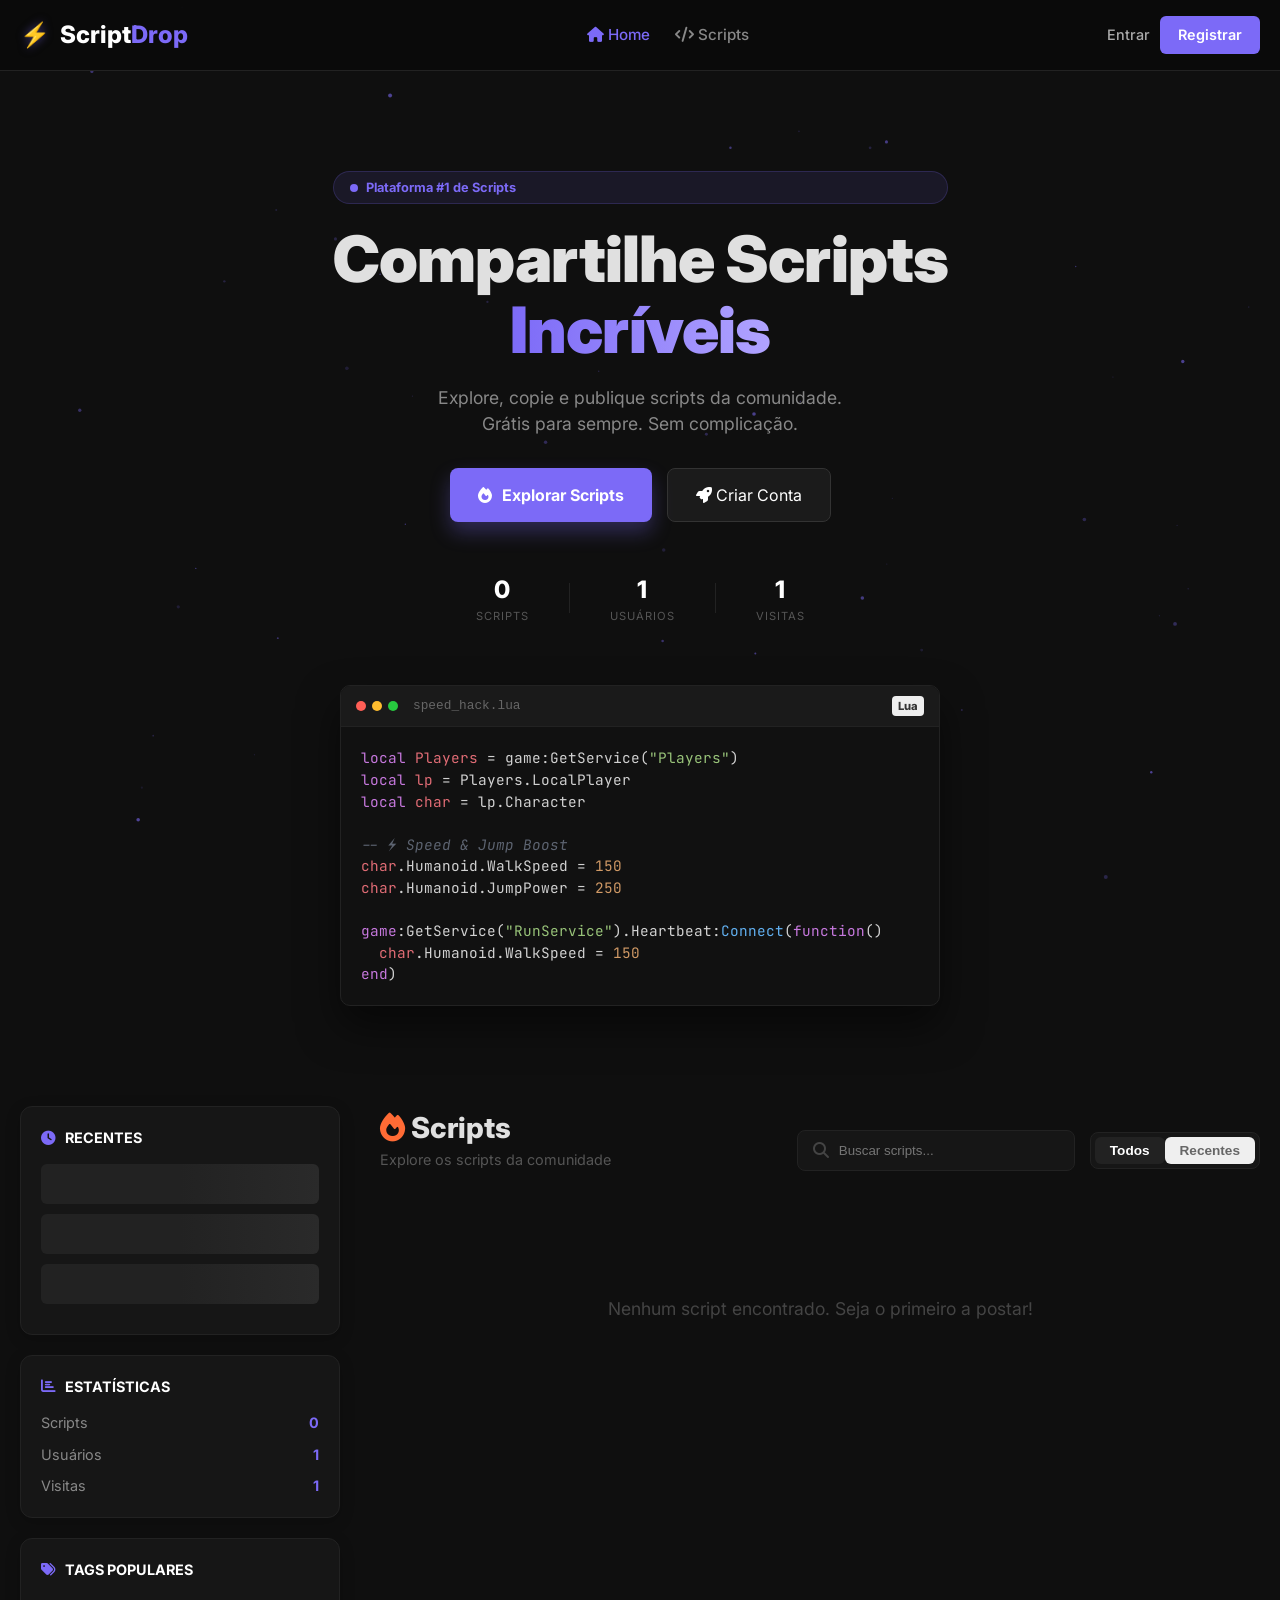
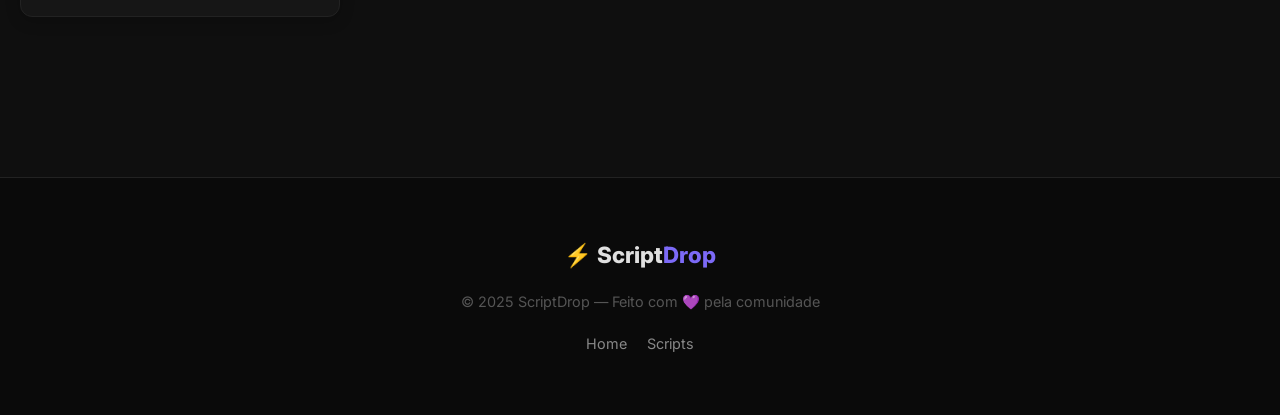
==== commit 94a29806: "Add files via upload" ====
--- a/index.html
+++ b/index.html
@@ -4,6 +4,17 @@
 <meta charset="UTF-8"/>
 <meta name="viewport" content="width=device-width,initial-scale=1"/>
 <title>ScriptDrop — Scripts Premium</title>
+
+<!-- Open Graph / Discord Rich Embed -->
+<meta property="og:type" content="website">
+<meta property="og:site_name" content="ScriptDrop">
+<meta property="og:title" content="ScriptDrop — Plataforma #1 de Scripts">
+<meta property="og:description" content="Explore, copie e publique scripts premium da comunidade. Grátis, rápido e seguro.">
+<meta property="og:image" content="https://raw.githubusercontent.com/PKHHonors/ScriptDrop/main/preview-banner.png"> <!-- Substitua por uma URL de imagem real se possível -->
+<meta property="og:url" content="https://scriptdrop.com">
+<meta name="theme-color" content="#7c6af7">
+<meta name="twitter:card" content="summary_large_image">
+
 <link rel="icon" type="image/svg+xml" href="favicon.svg"/>
 <link rel="stylesheet" href="style.css"/>
 <link href="https://fonts.googleapis.com/css2?family=Inter:wght@300;400;500;600;700;800;900&family=JetBrains+Mono:wght@400;500;700&display=swap" rel="stylesheet"/>
--- a/style.css
+++ b/style.css
@@ -103,6 +103,48 @@
 .nav-dropdown a { padding: 10px 12px; border-radius: 6px; font-size: 0.9rem; color: #aaa; display: flex; align-items: center; gap: 10px; }
 .nav-dropdown a:hover { background: #222; color: #fff; }
 .dd-divider { height: 1px; background: #222; margin: 5px 0; }
+
+/* ---- Settings Layout Fix ---- */
+.settings-wrap {
+  display: flex;
+  max-width: 1200px;
+  margin: 40px auto;
+  gap: 30px;
+  padding: 0 20px;
+  align-items: flex-start;
+}
+
+.settings-sidebar {
+  width: 280px;
+  flex-shrink: 0;
+  position: sticky;
+  top: 100px;
+}
+
+.settings-nav {
+  display: flex;
+  flex-direction: column;
+  gap: 8px;
+  background: #161616;
+  padding: 15px;
+  border-radius: 15px;
+  border: 1px solid #222;
+}
+
+.snav {
+  padding: 12px 15px;
+  border-radius: 10px;
+  text-align: left;
+  background: transparent;
+  color: #888;
+  font-weight: 600;
+  display: flex;
+  align-items: center;
+  gap: 12px;
+}
+
+.snav.active { background: #7c6af7; color: #fff; }
+.settings-content { flex-grow: 1; }
 
 /* ---- Hero Section ---- */
 .hero {
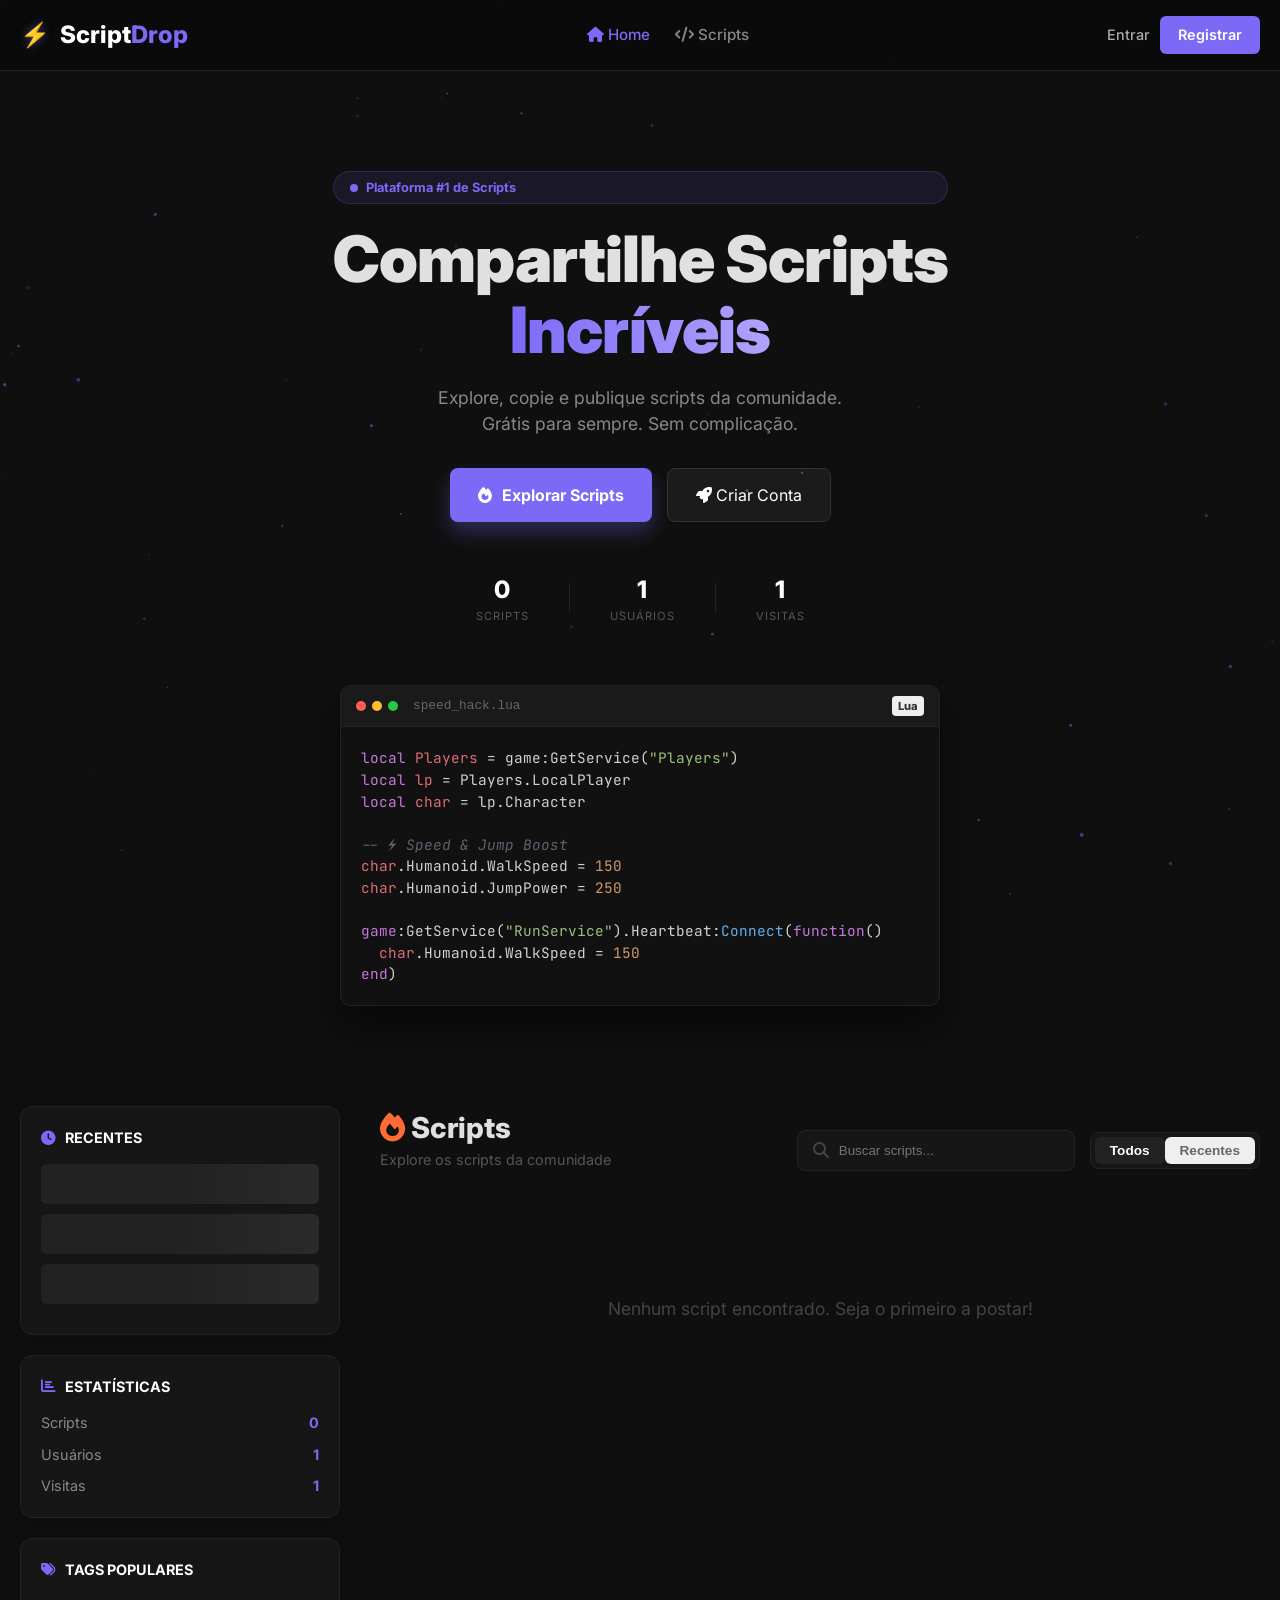
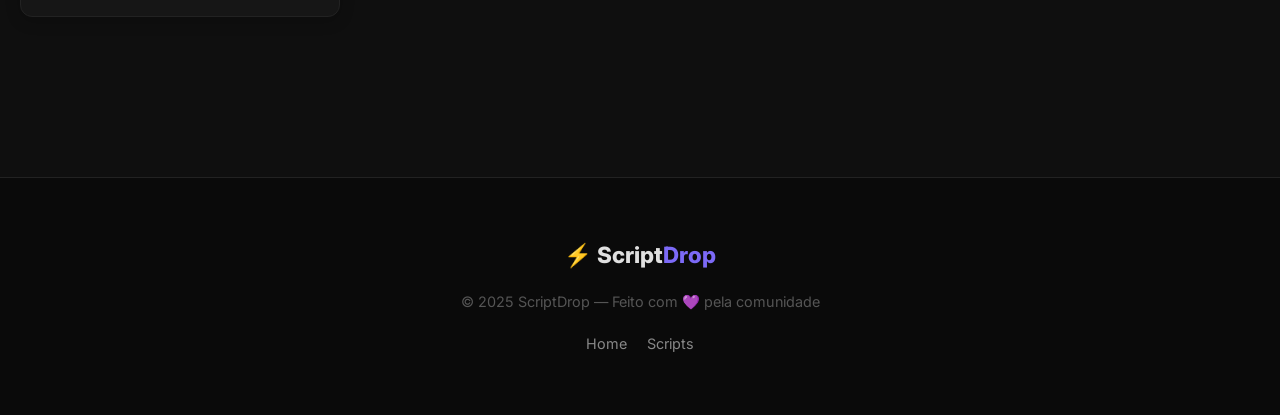
==== commit 5c434b97: "Add files via upload" ====
--- a/index.html
+++ b/index.html
@@ -28,18 +28,18 @@
 <!-- NAVBAR -->
 <nav class="navbar" id="navbar">
   <div class="nav-inner">
-    <a class="nav-logo" href="index.html">
+    <a class="nav-logo" href="./">
       <div class="logo-glow">⚡</div>
       <span>Script<span class="acc">Drop</span></span>
     </a>
     <div class="nav-links">
-      <a href="index.html" class="nl active"><i class="fas fa-home"></i> Home</a>
-      <a href="index.html#scripts" class="nl"><i class="fas fa-code"></i> Scripts</a>
+      <a href="./" class="nl active"><i class="fas fa-home"></i> Home</a>
+      <a href="#scripts" class="nl"><i class="fas fa-code"></i> Scripts</a>
     </div>
     <div class="nav-right">
       <div id="nav-guest" class="nav-auth">
-        <a href="login.html" class="btn-ghost-sm">Entrar</a>
-        <a href="register.html" class="btn-primary-sm">Registrar</a>
+        <a href="login" class="btn-ghost-sm">Entrar</a>
+        <a href="register" class="btn-primary-sm">Registrar</a>
       </div>
       <div id="nav-logged" class="nav-user-area" style="display:none">
         <button class="btn-post-nav" onclick="openPostModal()"><i class="fas fa-plus"></i> Postar</button>
@@ -48,8 +48,8 @@
           <span id="navName"></span>
           <i class="fas fa-chevron-down nav-chev"></i>
           <div class="nav-dropdown" id="navDropdown">
-            <a href="profile.html"><i class="fas fa-user"></i> Meu Perfil</a>
-            <a href="settings.html"><i class="fas fa-cog"></i> Configurações</a>
+            <a href="profile"><i class="fas fa-user"></i> Meu Perfil</a>
+            <a href="settings"><i class="fas fa-cog"></i> Configurações</a>
             <div class="dd-divider"></div>
             <a onclick="logout()" style="color:#ff6b6b;cursor:pointer"><i class="fas fa-sign-out-alt"></i> Sair</a>
           </div>
@@ -78,7 +78,7 @@
     </p>
     <div class="hero-btns animate-fade-up" style="animation-delay:.4s">
       <a href="#scripts" class="btn-hero-primary"><i class="fas fa-fire"></i> Explorar Scripts</a>
-      <a href="register.html" class="btn-hero-ghost"><i class="fas fa-rocket"></i> Criar Conta</a>
+      <a href="register" class="btn-hero-ghost"><i class="fas fa-rocket"></i> Criar Conta</a>
     </div>
     <div class="hero-stats animate-fade-up" style="animation-delay:.5s">
       <div class="hstat"><span id="statScripts" class="hstat-num">0</span><small>Scripts</small></div>
@@ -179,8 +179,8 @@
     <div class="footer-logo">⚡ Script<span class="acc">Drop</span></div>
     <p>© 2025 ScriptDrop — Feito com 💜 pela comunidade</p>
     <div class="footer-links">
-      <a href="index.html">Home</a>
-      <a href="index.html#scripts">Scripts</a>
+      <a href="./">Home</a>
+      <a href="#scripts">Scripts</a>
     </div>
   </div>
 </footer>
--- a/style.css
+++ b/style.css
@@ -124,7 +124,7 @@
 .settings-nav {
   display: flex;
   flex-direction: column;
-  gap: 8px;
+  gap: 12px;
   background: #161616;
   padding: 15px;
   border-radius: 15px;
@@ -287,8 +287,9 @@
 .modal-x:hover { color: #ff6b6b; }
 .modal-body { padding: 25px; display: flex; flex-direction: column; gap: 15px; }
 
-.fg { display: flex; flex-direction: column; gap: 8px; }
-.fg label { font-size: 0.85rem; color: #888; font-weight: 600; }
+.fg { display: flex; flex-direction: column; gap: 10px; margin-bottom: 20px; }
+.fg label { font-size: 0.9rem; color: #aaa; font-weight: 600; display: flex; align-items: center; gap: 8px; }
+.fg label i { color: #7c6af7; font-size: 0.8rem; }
 .opt { font-size: 0.7rem; color: #444; margin-left: 5px; }
 .fg input, .fg textarea { background: #0a0a0a; border: 1px solid #222; padding: 12px; border-radius: 8px; color: #fff; outline: none; font-family: inherit; }
 .fg textarea { min-height: 150px; font-family: 'JetBrains Mono', monospace; font-size: 0.85rem; }
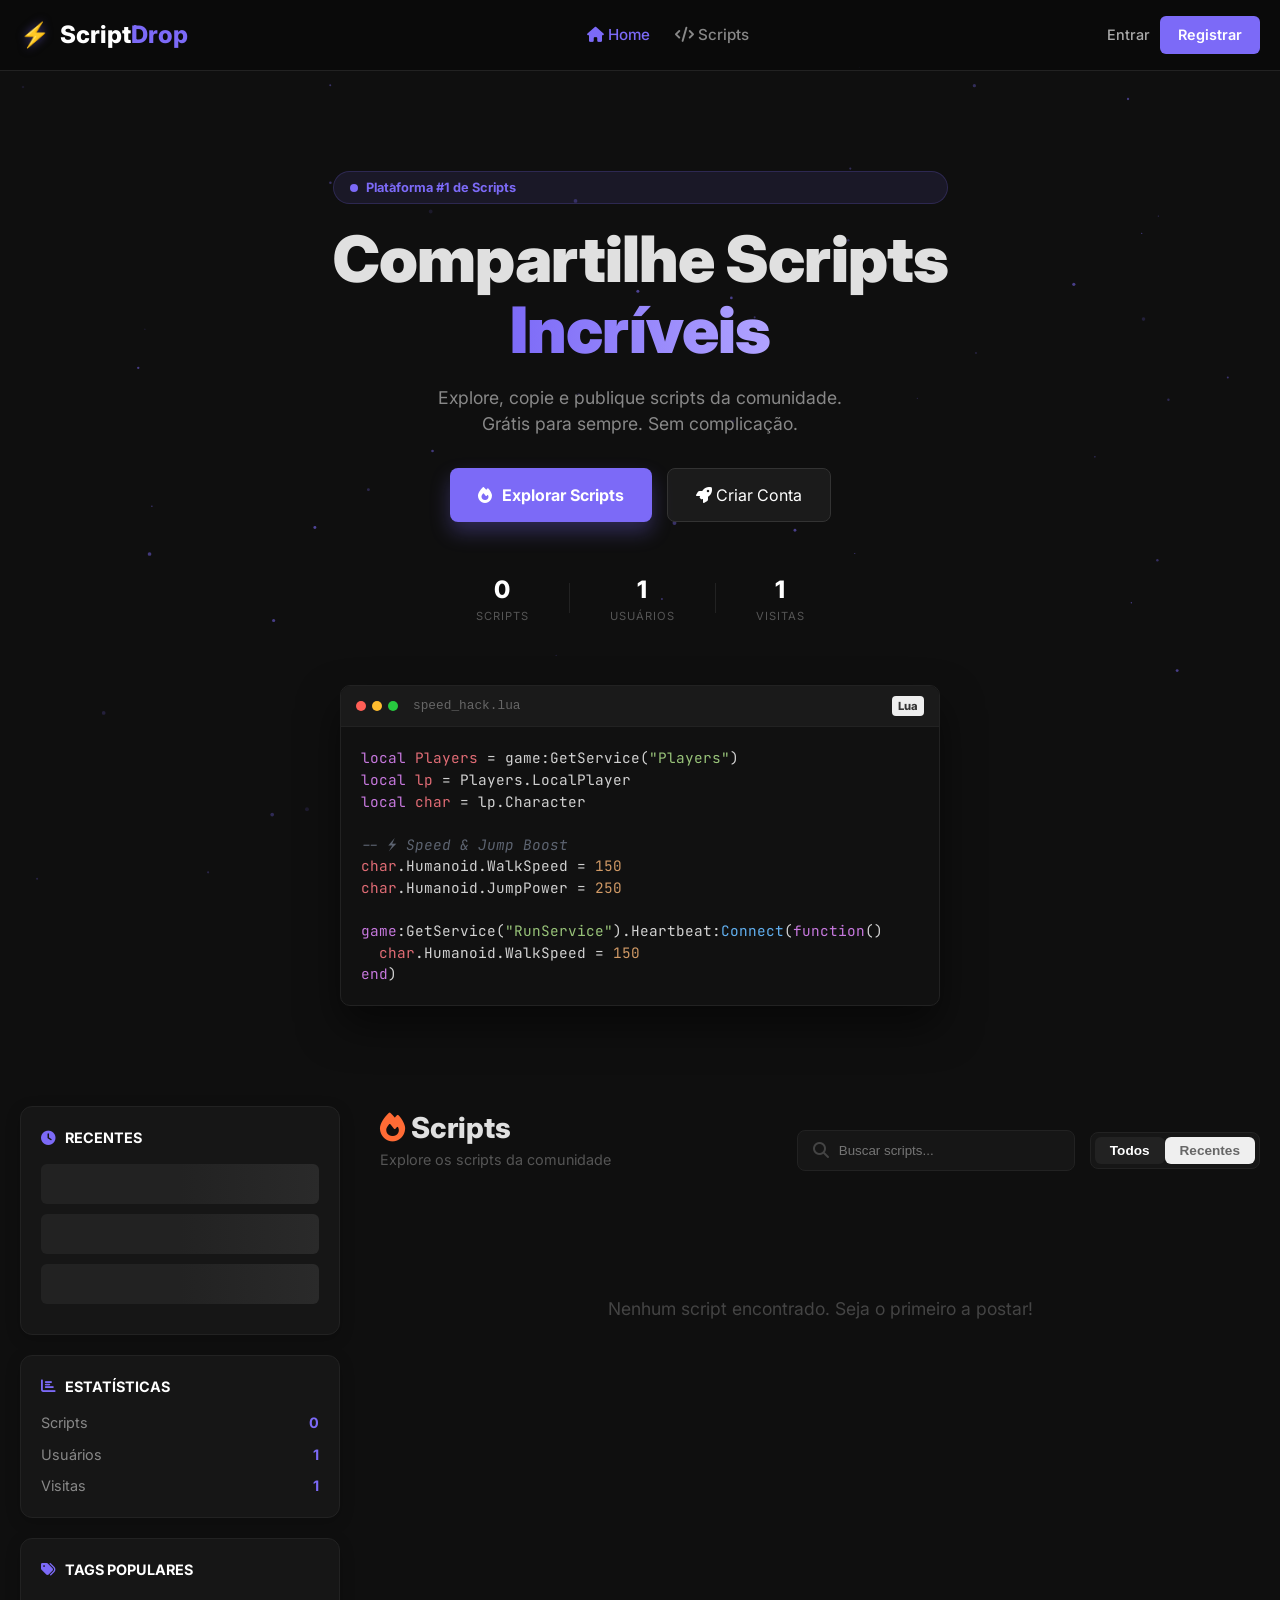
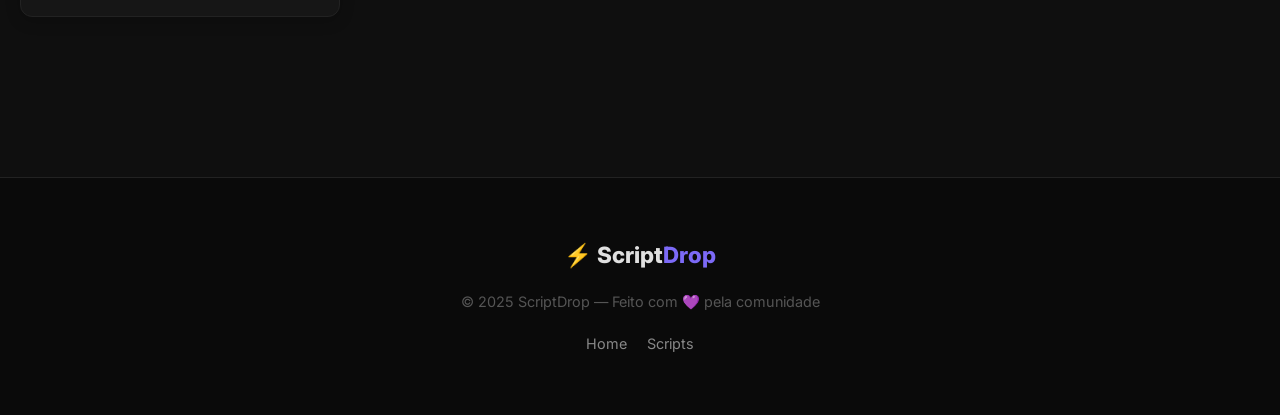
==== commit 1a9837e7: "Add files via upload" ====
--- a/index.html
+++ b/index.html
@@ -42,6 +42,7 @@
         <a href="register" class="btn-primary-sm">Registrar</a>
       </div>
       <div id="nav-logged" class="nav-user-area" style="display:none">
+        <button class="btn-discord-nav" id="btnDiscordNav" onclick="connectDiscord()"><i class="fab fa-discord"></i> Conectar</button>
         <button class="btn-post-nav" onclick="openPostModal()"><i class="fas fa-plus"></i> Postar</button>
         <div class="nav-avatar-wrap" id="navAvatarWrap">
           <div class="nav-avatar" id="navAvatar"></div>
--- a/style.css
+++ b/style.css
@@ -92,6 +92,12 @@
 .nav-user-area { display: flex; align-items: center; gap: 15px; }
 .btn-post-nav { background: rgba(124, 106, 247, 0.15); color: #7c6af7; border: 1px solid rgba(124, 106, 247, 0.3); padding: 7px 15px; border-radius: 6px; font-weight: 600; font-size: 0.85rem; }
 .btn-post-nav:hover { background: #7c6af7; color: #fff; }
+
+.btn-discord-nav { 
+  background: #5865F2; color: #fff; padding: 7px 15px; border-radius: 6px; font-weight: 600; font-size: 0.85rem; 
+  display: none; align-items: center; gap: 8px; transition: all 0.3s ease;
+}
+.btn-discord-nav:hover { background: #4752c4; transform: translateY(-2px); }
 
 .nav-avatar-wrap { position: relative; display: flex; align-items: center; gap: 10px; cursor: pointer; padding: 5px 10px; border-radius: 8px; }
 .nav-avatar-wrap:hover { background: rgba(255,255,255,0.05); }
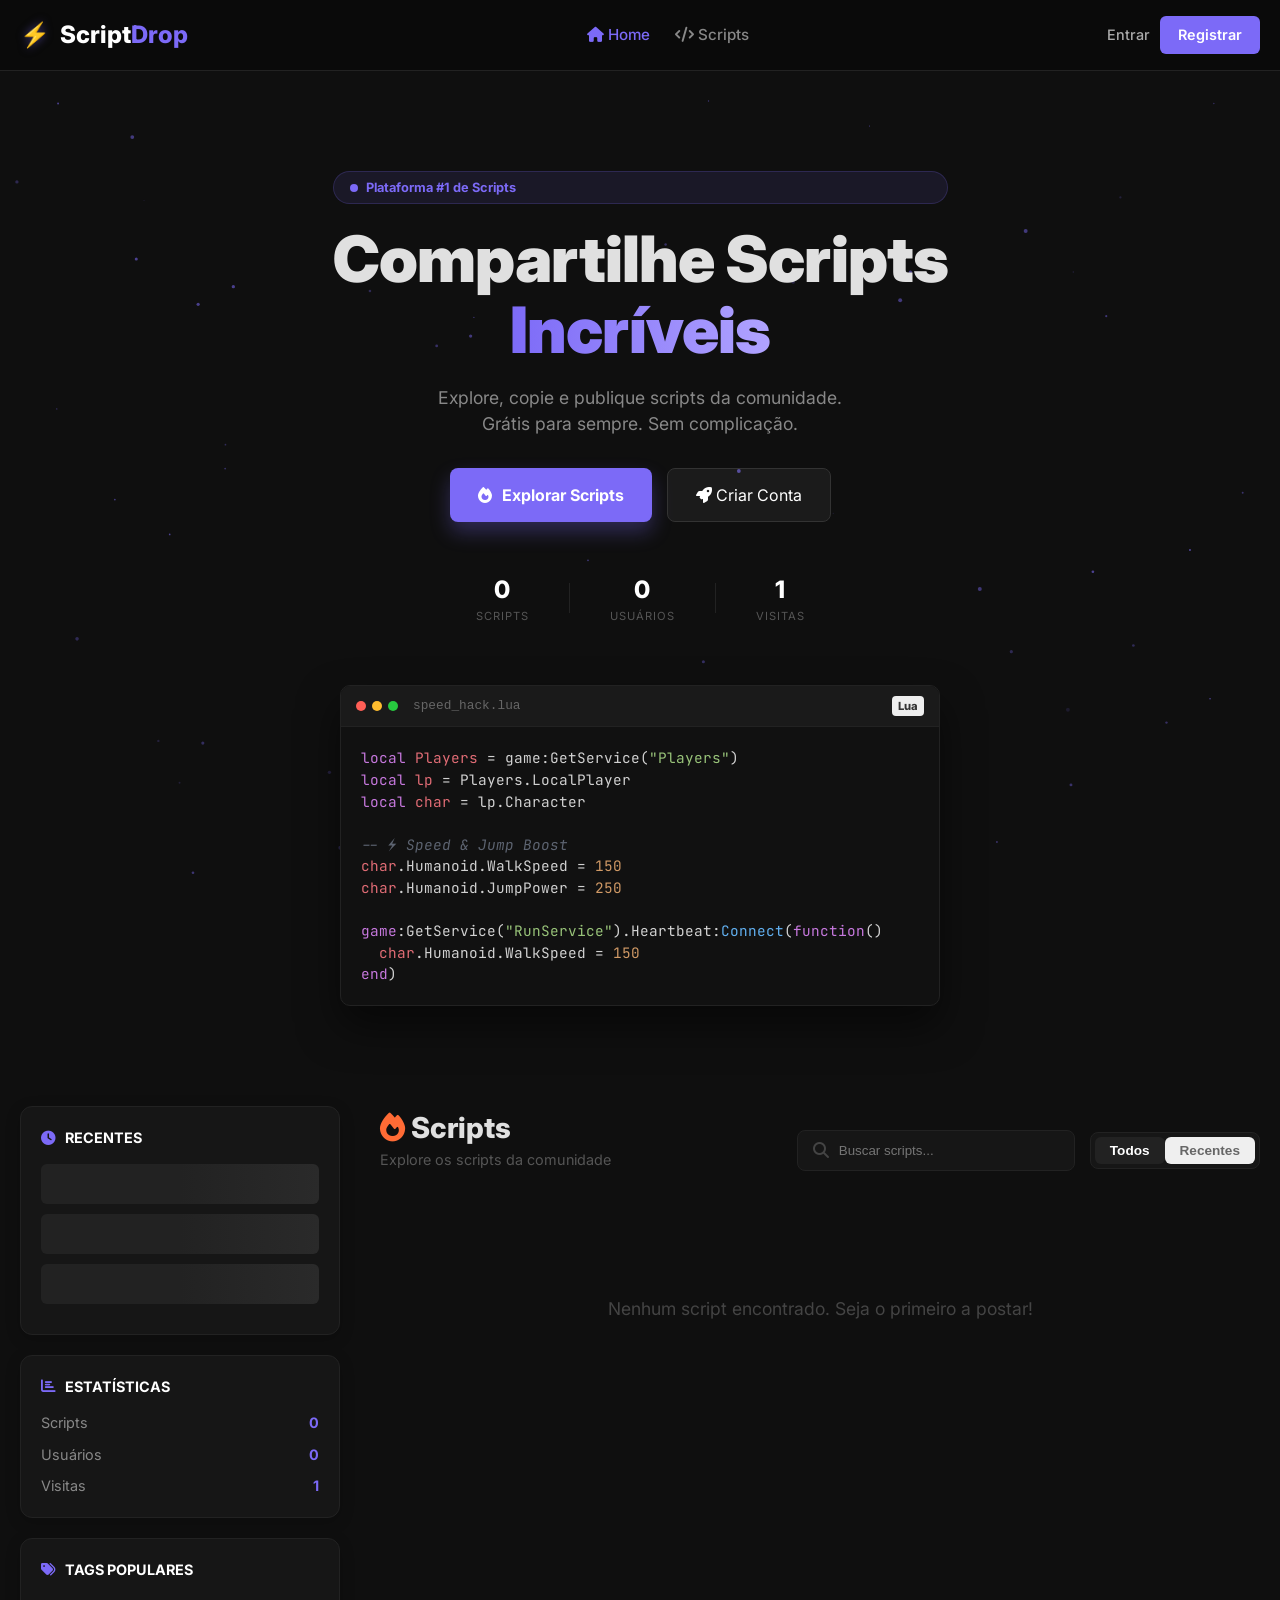
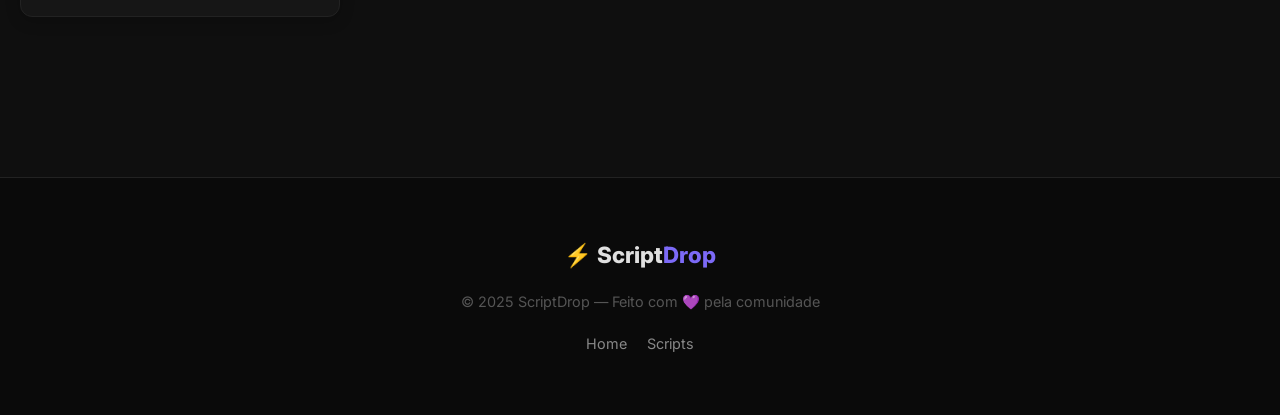
==== commit 7f7719fd: "Add files via upload" ====
--- a/index.html
+++ b/index.html
@@ -42,7 +42,6 @@
         <a href="register" class="btn-primary-sm">Registrar</a>
       </div>
       <div id="nav-logged" class="nav-user-area" style="display:none">
-        <button class="btn-discord-nav" id="btnDiscordNav" onclick="connectDiscord()"><i class="fab fa-discord"></i> Conectar</button>
         <button class="btn-post-nav" onclick="openPostModal()"><i class="fas fa-plus"></i> Postar</button>
         <div class="nav-avatar-wrap" id="navAvatarWrap">
           <div class="nav-avatar" id="navAvatar"></div>
--- a/style.css
+++ b/style.css
@@ -94,10 +94,19 @@
 .btn-post-nav:hover { background: #7c6af7; color: #fff; }
 
 .btn-discord-nav { 
-  background: #5865F2; color: #fff; padding: 7px 15px; border-radius: 6px; font-weight: 600; font-size: 0.85rem; 
-  display: none; align-items: center; gap: 8px; transition: all 0.3s ease;
-}
-.btn-discord-nav:hover { background: #4752c4; transform: translateY(-2px); }
+  background: #5865f2 !important; 
+  color: #fff !important;
+  border: none !important;
+  padding: 8px 16px; 
+  border-radius: 50px; 
+  font-weight: 700; 
+  font-size: 0.85rem; 
+  display: none;
+  align-items: center;
+  gap: 8px;
+  box-shadow: 0 4px 10px rgba(88, 101, 242, 0.3);
+}
+.btn-discord-nav:hover { background: #4752c4; transform: scale(1.05); box-shadow: 0 0 15px rgba(88, 101, 242, 0.4); }
 
 .nav-avatar-wrap { position: relative; display: flex; align-items: center; gap: 10px; cursor: pointer; padding: 5px 10px; border-radius: 8px; }
 .nav-avatar-wrap:hover { background: rgba(255,255,255,0.05); }
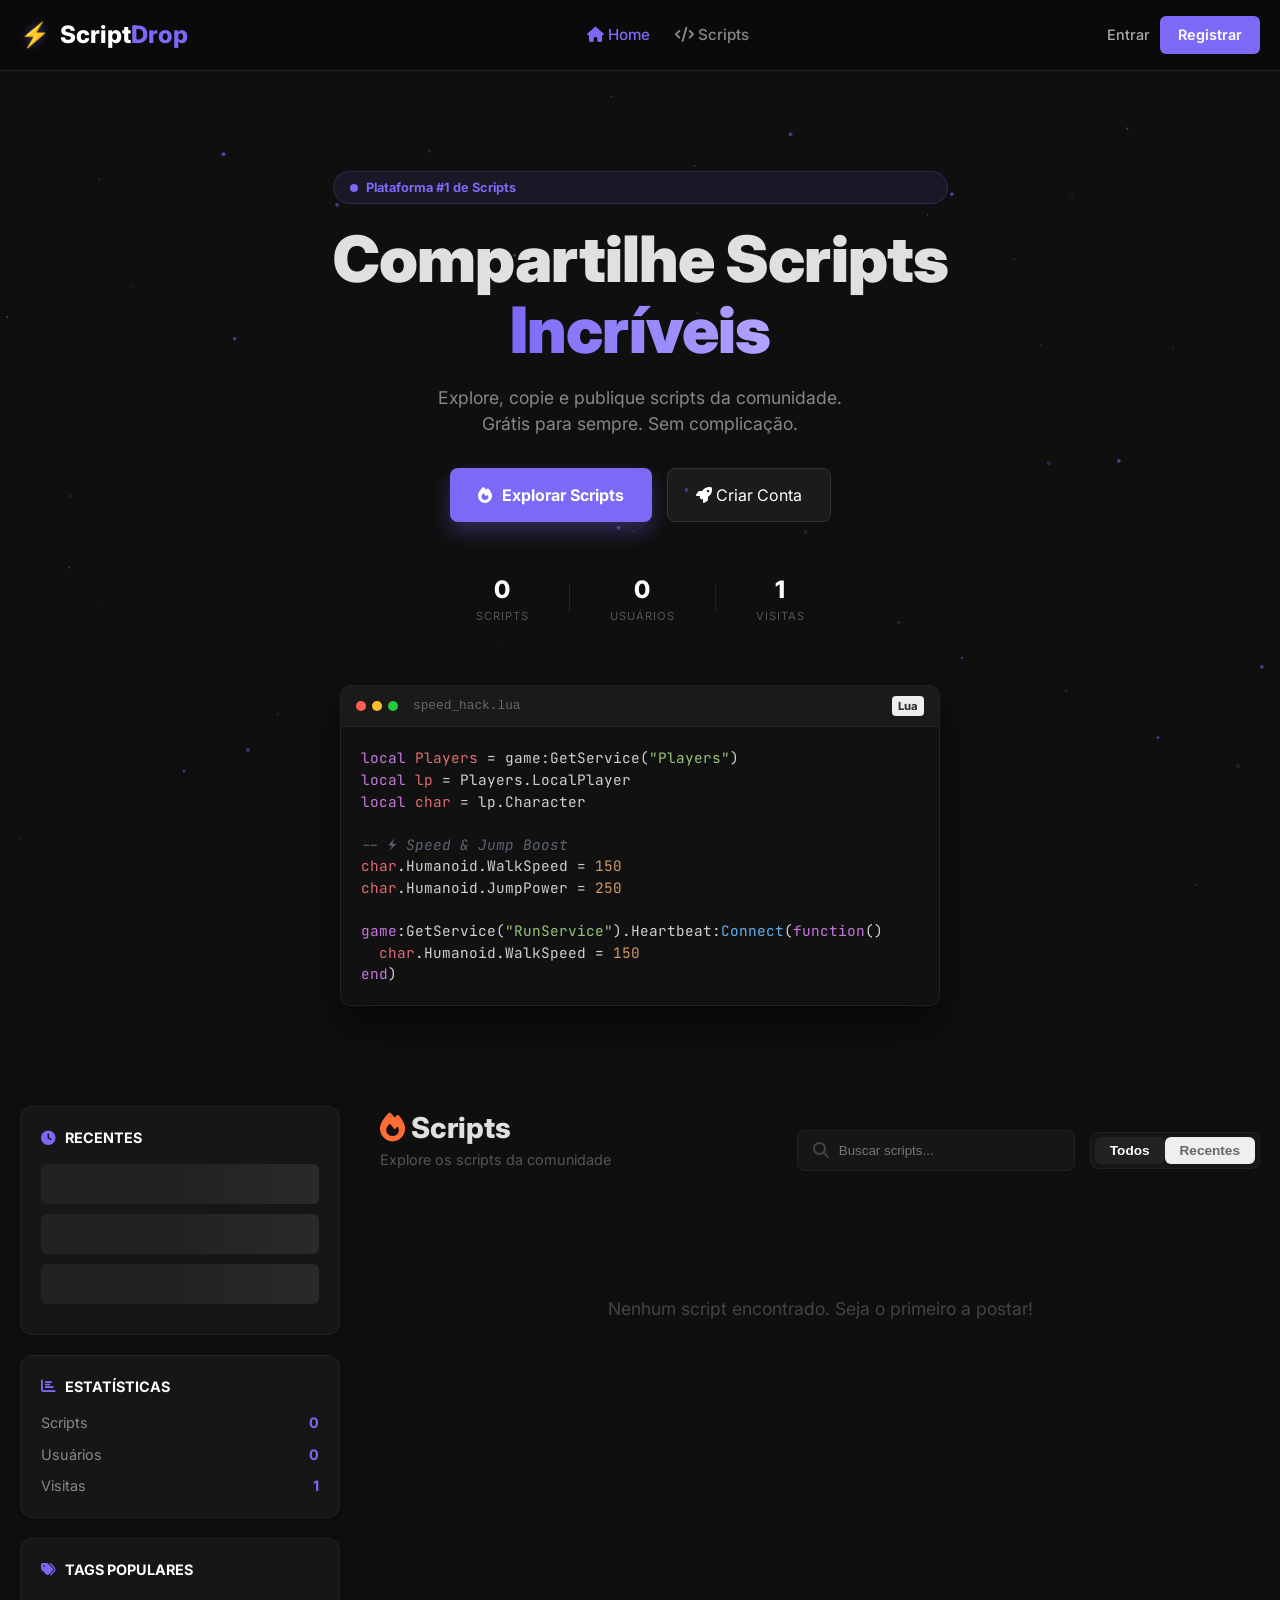
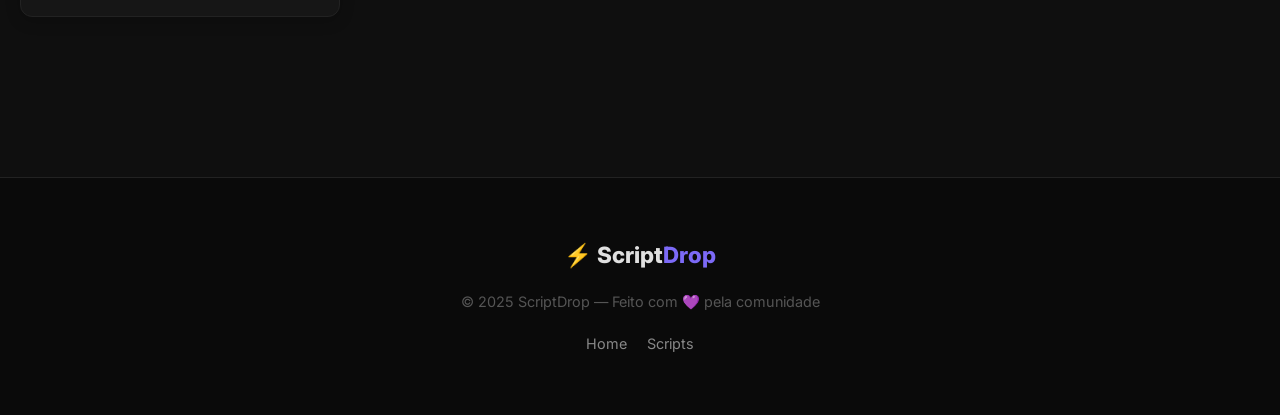
==== commit 561648d5: "Add files via upload" ====
--- a/index.html
+++ b/index.html
@@ -42,6 +42,7 @@
         <a href="register" class="btn-primary-sm">Registrar</a>
       </div>
       <div id="nav-logged" class="nav-user-area" style="display:none">
+        <button class="btn-admin-nav" id="navAdminBtn" onclick="location.href='settings'"><i class="fas fa-crown"></i> Admin</button>
         <button class="btn-post-nav" onclick="openPostModal()"><i class="fas fa-plus"></i> Postar</button>
         <div class="nav-avatar-wrap" id="navAvatarWrap">
           <div class="nav-avatar" id="navAvatar"></div>
--- a/style.css
+++ b/style.css
@@ -92,6 +92,15 @@
 .nav-user-area { display: flex; align-items: center; gap: 15px; }
 .btn-post-nav { background: rgba(124, 106, 247, 0.15); color: #7c6af7; border: 1px solid rgba(124, 106, 247, 0.3); padding: 7px 15px; border-radius: 6px; font-weight: 600; font-size: 0.85rem; }
 .btn-post-nav:hover { background: #7c6af7; color: #fff; }
+
+.btn-admin-nav { 
+  background: rgba(255, 215, 0, 0.1); 
+  color: #ffd700; 
+  border: 1px solid rgba(255, 215, 0, 0.2); 
+  padding: 7px 15px; border-radius: 6px; font-weight: 700; font-size: 0.85rem; 
+  display: none; align-items: center; gap: 8px;
+}
+.btn-admin-nav:hover { background: #ffd700; color: #000; border-color: #ffd700; }
 
 .btn-discord-nav { 
   background: #5865f2 !important; 
@@ -324,3 +333,71 @@
 
 /* Empty Feed State */
 .feed-empty { grid-column: 1 / -1; text-align: center; padding: 100px 0; color: #444; font-size: 1.1rem; }
+
+/* ---- UID Tag Style ---- */
+.uid-tag {
+  background: rgba(255, 255, 255, 0.05);
+  border: 1px solid rgba(255, 255, 255, 0.1);
+  color: #888;
+  padding: 4px 10px;
+  border-radius: 6px;
+  font-size: 0.75rem;
+  font-family: 'JetBrains Mono', monospace;
+  display: flex;
+  align-items: center;
+  gap: 6px;
+  cursor: help;
+}
+.uid-tag i { font-size: 0.7rem; color: #555; }
+
+/* ---- Official Badges (Discord Style) ---- */
+.badges-row {
+  display: flex;
+  gap: 8px;
+  margin-top: 5px;
+}
+
+.badge-item {
+  width: 22px;
+  height: 22px;
+  display: flex;
+  align-items: center;
+  justify-content: center;
+  cursor: help;
+  position: relative;
+  font-size: 1rem;
+}
+
+.badge-item:hover { transform: scale(1.1); }
+
+/* ---- Admin Panel & Official Badges ---- */
+.admin-badge-icon {
+  width: 20px;
+  height: 20px;
+  cursor: help;
+  transition: transform 0.2s;
+}
+.admin-badge-icon:hover { transform: scale(1.2); }
+
+.admin-user-row {
+  display: flex;
+  justify-content: space-between;
+  align-items: center;
+  padding: 15px;
+  background: #0a0a0a;
+  border: 1px solid #222;
+  border-radius: 10px;
+  margin-bottom: 10px;
+}
+.admin-actions { display: flex; gap: 8px; flex-wrap: wrap; }
+.btn-admin-action {
+  padding: 5px 10px;
+  font-size: 0.75rem;
+  font-weight: 700;
+  border-radius: 4px;
+  color: #fff;
+}
+.btn-ban { background: #ff4757; }
+.btn-warn { background: #ffa502; }
+.btn-timeout { background: #57606f; }
+.btn-badge { background: #7c6af7; }
